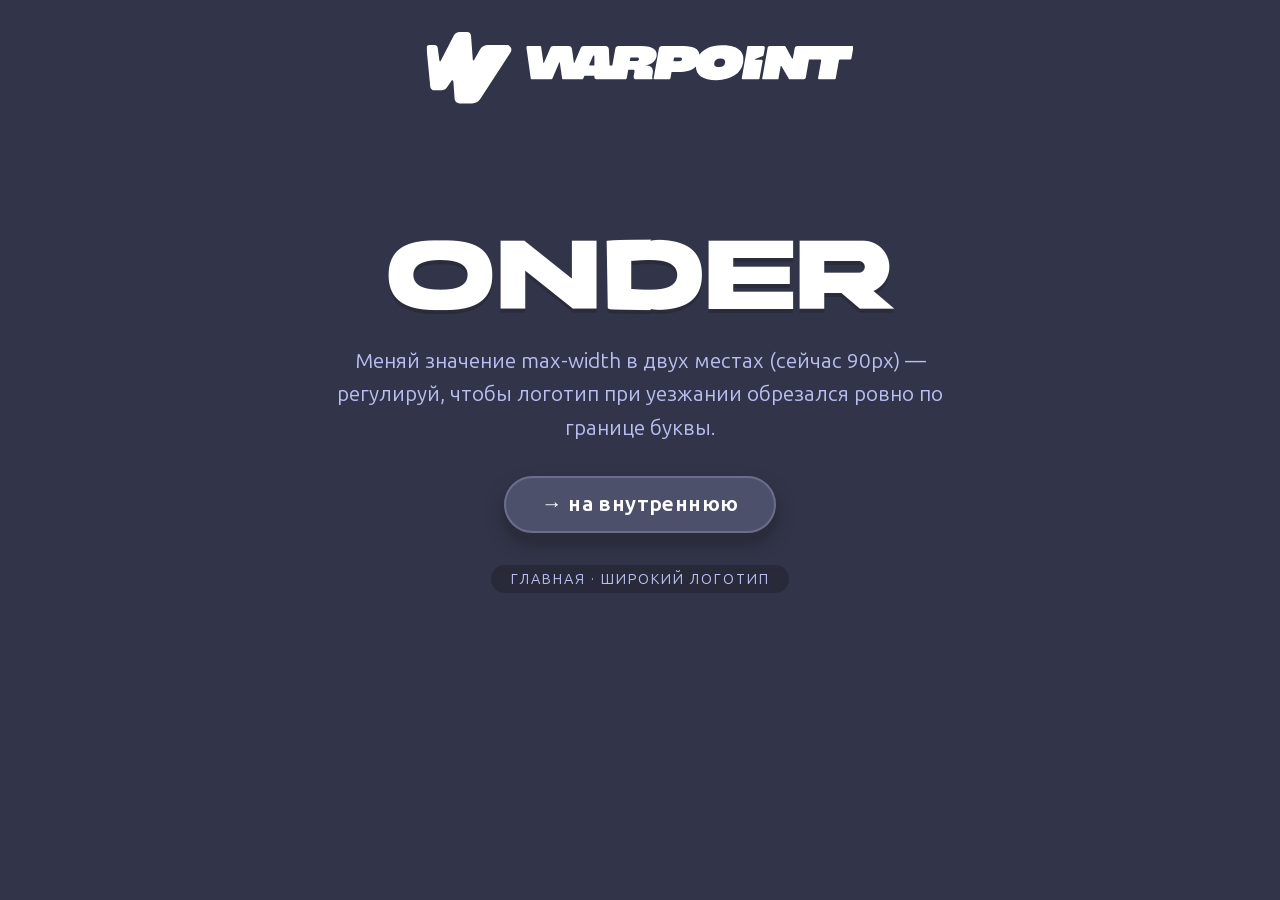
==== index.html @ bd3be850 "Update index.html" ====
<!DOCTYPE html>
<html lang="en">
<head>
    <meta charset="UTF-8">
    <meta name="viewport" content="width=device-width, initial-scale=1.0, maximum-scale=1.0, user-scalable=no, viewport-fit=cover">
    <title>WARPOINT HOME</title>
    <style>
        @font-face {
            font-family: 'Onder';
            src: url('fonts/Onder.woff2') format('woff2');
            font-weight: normal;
            font-style: normal;
            font-display: swap;
        }

        @font-face {
            font-family: 'Ubuntu';
            src: url('fonts/UbuntuRegular.woff2') format('woff2');
            font-weight: normal;
            font-style: normal;
            font-display: swap;
        }

        @font-face {
            font-family: 'Ubuntu';
            src: url('fonts/UbuntuBold.woff2') format('woff2');
            font-weight: bold;
            font-style: normal;
            font-display: swap;
        }

        * {
            margin: 0;
            padding: 0;
            box-sizing: border-box;
        }

        body {
            background-color: #323549;
            font-family: 'Ubuntu', system-ui, -apple-system, sans-serif;
            min-height: 100vh;
            color: #eaeefc;
        }

        .app {
            max-width: 100vw;
            min-height: 100vh;
            padding: 1rem 2rem 2rem 2rem;
            display: flex;
            flex-direction: column;
            align-items: center;
            position: relative;
        }

        /* общие стили для логотипов */
        .logo-full, .logo-short {
            height: 8vh;
            min-height: 44px;
            width: auto;
            object-fit: contain;
            background: transparent;
            border: none;
            outline: none;
        }

        /* HOME */
        .home .logo-container {
            position: absolute;
            left: 50%;
            top: 2rem;
            transform: translateX(-50%);
            width: fit-content;
            overflow: hidden;
        }

        .home .logo-short {
            display: none;
        }

        .home .logo-full {
            display: block;
        }

        /* INNER */
        .inner .logo-container {
            position: absolute;
            left: 2rem;
            top: 2rem;
            transform: none;
            width: fit-content;
            overflow: hidden;
        }

        .inner .logo-full {
            display: none;
        }

        .inner .logo-short {
            display: block;
            cursor: pointer;
            height: 8vh;
            min-height: 44px;
        }

        .logo-container {
            transition: left 0.8s cubic-bezier(0.65, 0, 0.35, 1);
            z-index: 10;
        }

        .logo-link {
            display: inline-block;
            text-decoration: none;
            -webkit-tap-highlight-color: transparent;
            cursor: pointer;
        }

        .logo-svg-wrapper {
            display: flex;
            align-items: center;
            justify-content: center;
            width: fit-content;
        }

        /* АНИМАЦИЯ */
        body.morphing.home .logo-container {
            animation: moveLeft 0.8s cubic-bezier(0.65, 0, 0.35, 1) forwards;
        }

        body.morphing.home .logo-full {
            display: block;
            transform-origin: left center;
            width: auto;
            max-width: none;
        }

        body.morphing.home .logo-short {
            display: none;
        }

        body.morphing.inner .logo-container {
            animation: moveRight 0.8s cubic-bezier(0.65, 0, 0.35, 1) forwards;
        }

        body.morphing.inner .logo-short {
            display: block;
            animation: hideShort 0.8s cubic-bezier(0.65, 0, 0.35, 1) forwards;
        }

        body.morphing.inner .logo-full {
            display: block;
            transform-origin: left center;
            animation: cropAndGrow 0.8s cubic-bezier(0.65, 0, 0.35, 1) forwards;
        }

        @keyframes moveLeft {
            0% {
                left: 50%;
                transform: translateX(-50%);
                max-width: 100vw;
            }
            100% {
                left: 2rem;
                transform: translateX(0);
                /* ================================================================= */
                /* ЗНАЧЕНИЕ MAX-WIDTH ДЛЯ КОРОТКОГО ЛОГОТИПА (СКОЛЬКО ТЕКСТА ОБРЕЗАТЬ) */
                /* Сейчас 90px - регулируй эту цифру, чтобы логотип на внутренней     */
                /* странице был ровно по ширине буквы, без лишнего обрезания текста  */
                /* ================================================================= */
                max-width: 90px;
            }
        }

        @keyframes moveRight {
            0% {
                left: 2rem;
                transform: translateX(0);
                /* ================================================================= */
                /* ЗНАЧЕНИЕ MAX-WIDTH ДЛЯ СТАРТА АНИМАЦИИ (ДОЛЖНО СОВПАДАТЬ С ВЫШЕ) */
                /* Меняй одновременно с верхним значением, чтобы не было скачков     */
                /* ================================================================= */
                max-width: 90px;
            }
            100% {
                left: 52.5%;
                transform: translateX(-50%);
                max-width: 100vw;
            }
        }

        @keyframes hideShort {
            0% { opacity: 1; }
            5% { opacity: 0; }
            100% { opacity: 0; }
        }

        @keyframes cropAndGrow {
            0% {
                opacity: 0;
                clip-path: inset(0 25% 0 0);
            }
            5% {
                opacity: 1;
                clip-path: inset(0 25% 0 0);
            }
            100% {
                opacity: 1;
                clip-path: inset(0 0 0 0);
            }
        }

        /* КОНТЕНТ */
        .nav-links {
            display: flex;
            justify-content: center;
            width: 100%;
            margin-top: 25vh;
            z-index: 5;
        }

        .btn {
            background: #4d506b;
            color: white;
            border: none;
            border-radius: 60px;
            padding: 0.9rem 2.2rem;
            font-size: 1.3rem;
            font-weight: bold;
            font-family: 'Ubuntu', sans-serif;
            letter-spacing: 0.02em;
            box-shadow: 0 8px 0 #2a2c3b, 0 10px 20px rgba(0,0,0,0.3);
            cursor: pointer;
            -webkit-tap-highlight-color: transparent;
            border: 2px solid #6a6e8c;
            touch-action: manipulation;
        }

        .btn:active {
            transform: translateY(6px);
            box-shadow: 0 2px 0 #2a2c3b, 0 5px 12px rgba(0,0,0,0.3);
        }

        .inner .nav-links {
            display: none;
        }

        .page-indicator {
            color: #b9bff2;
            font-size: 0.9rem;
            text-transform: uppercase;
            letter-spacing: 2px;
            background: rgba(0,0,0,0.2);
            padding: 0.4rem 1.2rem;
            border-radius: 40px;
            align-self: center;
            margin-top: 2rem;
            backdrop-filter: blur(2px);
            font-family: 'Ubuntu', sans-serif;
            font-weight: normal;
        }

        /* контент для главной */
        .home-content {
            text-align: center;
            margin-top: 30vh;
            width: 100%;
            max-width: 650px;
        }

        .home-content h1 {
            font-family: 'Onder', cursive;
            font-size: 3.5rem;
            margin-bottom: 1.5rem;
            color: #ffffff;
            text-shadow: 0 4px 0 #2a2c3b;
            letter-spacing: 0.02em;
        }

        .home-content p {
            font-family: 'Ubuntu', sans-serif;
            font-size: 1.3rem;
            line-height: 1.6;
            color: #b9bff2;
            margin-bottom: 2rem;
        }

        /* контент для внутренней */
        .inner-content {
            width: 100%;
            max-width: 650px;
            margin-top: 20vh;
            text-align: left;
        }

        .inner-content h2 {
            font-family: 'Onder', cursive;
            font-size: 3rem;
            margin-bottom: 2rem;
            color: #ffffff;
            text-shadow: 0 4px 0 #2a2c3b;
        }

        .inner-content .card {
            background: #3d405b;
            padding: 2.2rem;
            border-radius: 2rem;
            border: 2px solid #5f6382;
            box-shadow: 0 15px 0 #2a2c3b;
        }

        .inner-content .card p {
            font-family: 'Ubuntu', sans-serif;
            font-size: 1.2rem;
            line-height: 1.7;
            color: #eaeefc;
            margin-bottom: 1.2rem;
        }

        .inner-content .card p:last-child {
            margin-bottom: 0;
        }

        .inner-content .card strong {
            font-weight: bold;
            color: #ffffff;
            font-size: 1.25rem;
        }

        img {
            background: transparent;
            border: none;
            outline: none;
        }

        body {
            overflow-x: hidden;
        }

        .home .logo-full {
            margin: 0 auto;
        }

        @media (orientation: landscape) {
            .home .logo-container {
                top: 2rem;
            }
            .inner .logo-container {
                top: 2rem;
            }
            .home-content {
                margin-top: 25vh;
            }
            .inner-content {
                margin-top: 15vh;
            }
        }
    </style>
</head>
<body class="home" id="main-page">
    <div class="app">
        <div class="logo-container">
            <a href="#" class="logo-link" id="logoButton" onclick="return false;">
                <div class="logo-svg-wrapper">
                    <img class="logo-full" src="svgs/logofull.svg" alt="Full logo" draggable="false">
                    <img class="logo-short" src="svgs/logoshort.svg" alt="Short logo" draggable="false">
                </div>
            </a>
        </div>

        <!-- контент для главной страницы -->
        <div class="home-content" id="homeContent">
            <h1>Onder</h1>
            <p>Меняй значение max-width в двух местах (сейчас 90px) — регулируй, чтобы логотип при уезжании обрезался ровно по границе буквы.</p>
            <button class="btn" id="toInnerBtn">→ на внутреннюю</button>
        </div>

        <!-- контент для внутренней страницы -->
        <div class="inner-content" id="innerContent" style="display: none;">
            <h2>Внутренняя</h2>
            <div class="card">
                <p><strong>Ручная регулировка</strong></p>
                <p>Найди значение, при котором нет скачка и логотип на внутренней странице отображается только с буквой (текст обрезан).</p>
                <p>Как подберёшь — напиши, подгоню анимацию.</p>
            </div>
        </div>

        <!-- индикатор -->
        <div class="page-indicator" id="pageLabel">главная · широкий логотип</div>
    </div>

    <script>
        (function() {
            const body = document.getElementById('main-page');
            const toInnerBtn = document.getElementById('toInnerBtn');
            const logoBtn = document.getElementById('logoButton');
            const pageLabel = document.getElementById('pageLabel');
            const homeContent = document.getElementById('homeContent');
            const innerContent = document.getElementById('innerContent');
            const logoContainer = document.querySelector('.logo-container');
            
            let isAnimating = false;

            function navigateTo(targetPage) {
                if (isAnimating) return;
                
                const currentIsHome = body.classList.contains('home');
                
                if ((targetPage === 'home' && currentIsHome) || (targetPage === 'inner' && !currentIsHome)) {
                    return;
                }

                isAnimating = true;
                body.classList.add('morphing');

                setTimeout(() => {
                    if (targetPage === 'inner') {
                        body.classList.remove('home');
                        body.classList.add('inner');
                        pageLabel.innerText = 'внутренняя · короткий логотип (кликни по нему)';
                        homeContent.style.display = 'none';
                        innerContent.style.display = 'block';
                        logoContainer.style.maxWidth = '';
                    } else {
                        body.classList.remove('inner');
                        body.classList.add('home');
                        pageLabel.innerText = 'главная · широкий логотип';
                        homeContent.style.display = 'block';
                        innerContent.style.display = 'none';
                        logoContainer.style.maxWidth = '';
                    }
                    
                    body.classList.remove('morphing');
                    isAnimating = false;
                }, 800);
            }

            toInnerBtn.addEventListener('click', () => navigateTo('inner'));

            logoBtn.addEventListener('click', () => {
                if (body.classList.contains('inner')) {
                    navigateTo('home');
                }
            });

            document.querySelectorAll('.logo-full, .logo-short').forEach(img => {
                img.onerror = function() {
                    if (this.classList.contains('logo-short')) {
                        this.style.backgroundColor = '#8a6de9';
                        this.style.width = '70px';
                        this.style.height = '44px';
                        this.style.borderRadius = '8px';
                    } else {
                        this.style.backgroundColor = '#8a6de9';
                        this.style.width = '180px';
                        this.style.height = '44px';
                        this.style.borderRadius = '8px';
                        this.style.background = 'linear-gradient(90deg, #8a6de9 90px, #b09aff 90px)';
                    }
                };
            });

            const style = document.createElement('style');
            style.textContent = `
                .inner .logo-link {
                    cursor: pointer;
                }
                .home .logo-link {
                    cursor: default;
                }
                img {
                    border: none !important;
                    outline: none !important;
                    box-shadow: none !important;
                }
            `;
            document.head.appendChild(style);
        })();
    </script>
</body>
</html>
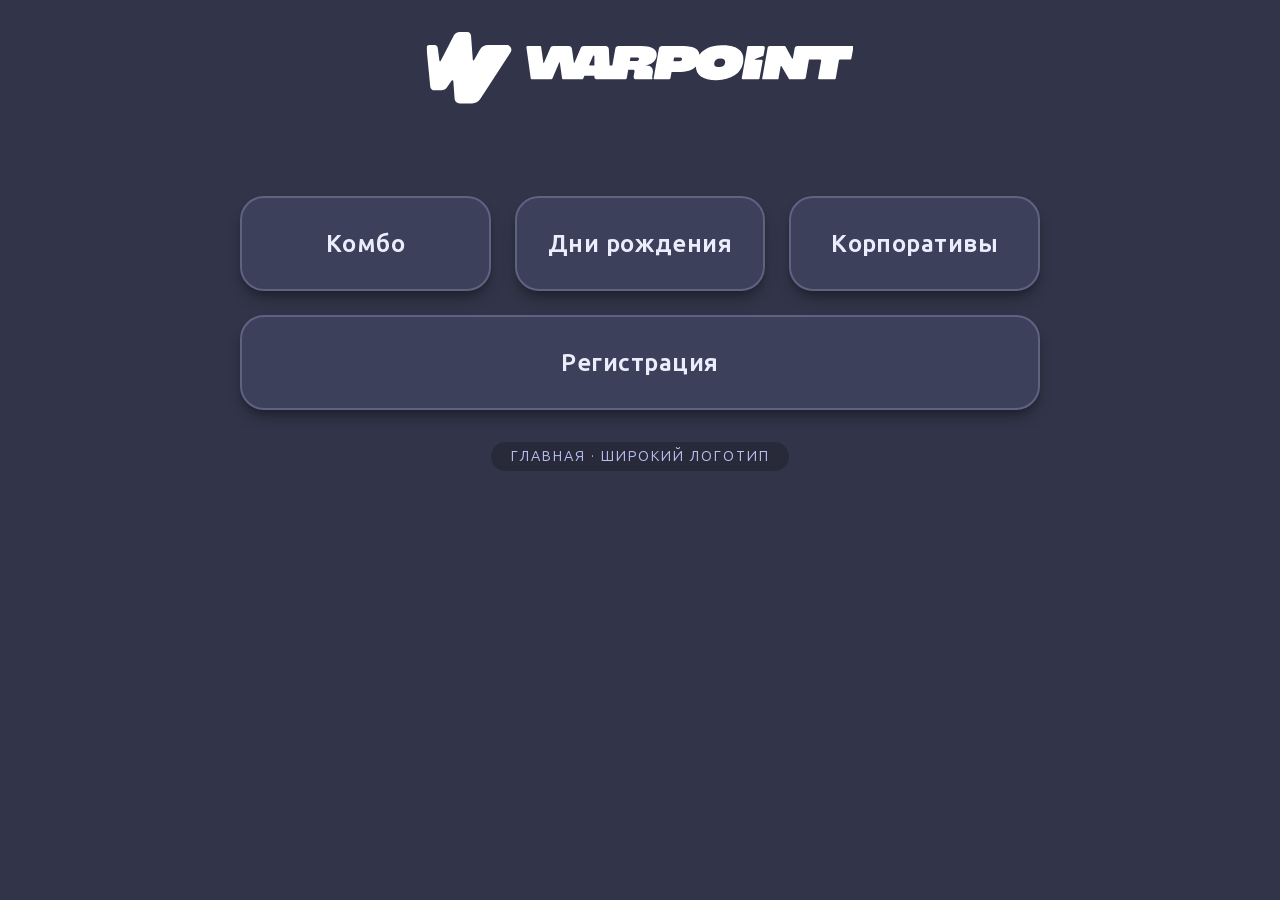
==== commit 4576ff3f: "Create index.html" ====
--- a/index.html
+++ b/index.html
@@ -4,383 +4,31 @@
     <meta charset="UTF-8">
     <meta name="viewport" content="width=device-width, initial-scale=1.0, maximum-scale=1.0, user-scalable=no, viewport-fit=cover">
     <title>WARPOINT HOME</title>
-    <style>
-        @font-face {
-            font-family: 'Onder';
-            src: url('fonts/Onder.woff2') format('woff2');
-            font-weight: normal;
-            font-style: normal;
-            font-display: swap;
-        }
-
-        @font-face {
-            font-family: 'Ubuntu';
-            src: url('fonts/UbuntuRegular.woff2') format('woff2');
-            font-weight: normal;
-            font-style: normal;
-            font-display: swap;
-        }
-
-        @font-face {
-            font-family: 'Ubuntu';
-            src: url('fonts/UbuntuBold.woff2') format('woff2');
-            font-weight: bold;
-            font-style: normal;
-            font-display: swap;
-        }
-
-        * {
-            margin: 0;
-            padding: 0;
-            box-sizing: border-box;
-        }
-
-        body {
-            background-color: #323549;
-            font-family: 'Ubuntu', system-ui, -apple-system, sans-serif;
-            min-height: 100vh;
-            color: #eaeefc;
-        }
-
-        .app {
-            max-width: 100vw;
-            min-height: 100vh;
-            padding: 1rem 2rem 2rem 2rem;
-            display: flex;
-            flex-direction: column;
-            align-items: center;
-            position: relative;
-        }
-
-        /* общие стили для логотипов */
-        .logo-full, .logo-short {
-            height: 8vh;
-            min-height: 44px;
-            width: auto;
-            object-fit: contain;
-            background: transparent;
-            border: none;
-            outline: none;
-        }
-
-        /* HOME */
-        .home .logo-container {
-            position: absolute;
-            left: 50%;
-            top: 2rem;
-            transform: translateX(-50%);
-            width: fit-content;
-            overflow: hidden;
-        }
-
-        .home .logo-short {
-            display: none;
-        }
-
-        .home .logo-full {
-            display: block;
-        }
-
-        /* INNER */
-        .inner .logo-container {
-            position: absolute;
-            left: 2rem;
-            top: 2rem;
-            transform: none;
-            width: fit-content;
-            overflow: hidden;
-        }
-
-        .inner .logo-full {
-            display: none;
-        }
-
-        .inner .logo-short {
-            display: block;
-            cursor: pointer;
-            height: 8vh;
-            min-height: 44px;
-        }
-
-        .logo-container {
-            transition: left 0.8s cubic-bezier(0.65, 0, 0.35, 1);
-            z-index: 10;
-        }
-
-        .logo-link {
-            display: inline-block;
-            text-decoration: none;
-            -webkit-tap-highlight-color: transparent;
-            cursor: pointer;
-        }
-
-        .logo-svg-wrapper {
-            display: flex;
-            align-items: center;
-            justify-content: center;
-            width: fit-content;
-        }
-
-        /* АНИМАЦИЯ */
-        body.morphing.home .logo-container {
-            animation: moveLeft 0.8s cubic-bezier(0.65, 0, 0.35, 1) forwards;
-        }
-
-        body.morphing.home .logo-full {
-            display: block;
-            transform-origin: left center;
-            width: auto;
-            max-width: none;
-        }
-
-        body.morphing.home .logo-short {
-            display: none;
-        }
-
-        body.morphing.inner .logo-container {
-            animation: moveRight 0.8s cubic-bezier(0.65, 0, 0.35, 1) forwards;
-        }
-
-        body.morphing.inner .logo-short {
-            display: block;
-            animation: hideShort 0.8s cubic-bezier(0.65, 0, 0.35, 1) forwards;
-        }
-
-        body.morphing.inner .logo-full {
-            display: block;
-            transform-origin: left center;
-            animation: cropAndGrow 0.8s cubic-bezier(0.65, 0, 0.35, 1) forwards;
-        }
-
-        @keyframes moveLeft {
-            0% {
-                left: 50%;
-                transform: translateX(-50%);
-                max-width: 100vw;
-            }
-            100% {
-                left: 2rem;
-                transform: translateX(0);
-                /* ================================================================= */
-                /* ЗНАЧЕНИЕ MAX-WIDTH ДЛЯ КОРОТКОГО ЛОГОТИПА (СКОЛЬКО ТЕКСТА ОБРЕЗАТЬ) */
-                /* Сейчас 90px - регулируй эту цифру, чтобы логотип на внутренней     */
-                /* странице был ровно по ширине буквы, без лишнего обрезания текста  */
-                /* ================================================================= */
-                max-width: 90px;
-            }
-        }
-
-        @keyframes moveRight {
-            0% {
-                left: 2rem;
-                transform: translateX(0);
-                /* ================================================================= */
-                /* ЗНАЧЕНИЕ MAX-WIDTH ДЛЯ СТАРТА АНИМАЦИИ (ДОЛЖНО СОВПАДАТЬ С ВЫШЕ) */
-                /* Меняй одновременно с верхним значением, чтобы не было скачков     */
-                /* ================================================================= */
-                max-width: 90px;
-            }
-            100% {
-                left: 52.5%;
-                transform: translateX(-50%);
-                max-width: 100vw;
-            }
-        }
-
-        @keyframes hideShort {
-            0% { opacity: 1; }
-            5% { opacity: 0; }
-            100% { opacity: 0; }
-        }
-
-        @keyframes cropAndGrow {
-            0% {
-                opacity: 0;
-                clip-path: inset(0 25% 0 0);
-            }
-            5% {
-                opacity: 1;
-                clip-path: inset(0 25% 0 0);
-            }
-            100% {
-                opacity: 1;
-                clip-path: inset(0 0 0 0);
-            }
-        }
-
-        /* КОНТЕНТ */
-        .nav-links {
-            display: flex;
-            justify-content: center;
-            width: 100%;
-            margin-top: 25vh;
-            z-index: 5;
-        }
-
-        .btn {
-            background: #4d506b;
-            color: white;
-            border: none;
-            border-radius: 60px;
-            padding: 0.9rem 2.2rem;
-            font-size: 1.3rem;
-            font-weight: bold;
-            font-family: 'Ubuntu', sans-serif;
-            letter-spacing: 0.02em;
-            box-shadow: 0 8px 0 #2a2c3b, 0 10px 20px rgba(0,0,0,0.3);
-            cursor: pointer;
-            -webkit-tap-highlight-color: transparent;
-            border: 2px solid #6a6e8c;
-            touch-action: manipulation;
-        }
-
-        .btn:active {
-            transform: translateY(6px);
-            box-shadow: 0 2px 0 #2a2c3b, 0 5px 12px rgba(0,0,0,0.3);
-        }
-
-        .inner .nav-links {
-            display: none;
-        }
-
-        .page-indicator {
-            color: #b9bff2;
-            font-size: 0.9rem;
-            text-transform: uppercase;
-            letter-spacing: 2px;
-            background: rgba(0,0,0,0.2);
-            padding: 0.4rem 1.2rem;
-            border-radius: 40px;
-            align-self: center;
-            margin-top: 2rem;
-            backdrop-filter: blur(2px);
-            font-family: 'Ubuntu', sans-serif;
-            font-weight: normal;
-        }
-
-        /* контент для главной */
-        .home-content {
-            text-align: center;
-            margin-top: 30vh;
-            width: 100%;
-            max-width: 650px;
-        }
-
-        .home-content h1 {
-            font-family: 'Onder', cursive;
-            font-size: 3.5rem;
-            margin-bottom: 1.5rem;
-            color: #ffffff;
-            text-shadow: 0 4px 0 #2a2c3b;
-            letter-spacing: 0.02em;
-        }
-
-        .home-content p {
-            font-family: 'Ubuntu', sans-serif;
-            font-size: 1.3rem;
-            line-height: 1.6;
-            color: #b9bff2;
-            margin-bottom: 2rem;
-        }
-
-        /* контент для внутренней */
-        .inner-content {
-            width: 100%;
-            max-width: 650px;
-            margin-top: 20vh;
-            text-align: left;
-        }
-
-        .inner-content h2 {
-            font-family: 'Onder', cursive;
-            font-size: 3rem;
-            margin-bottom: 2rem;
-            color: #ffffff;
-            text-shadow: 0 4px 0 #2a2c3b;
-        }
-
-        .inner-content .card {
-            background: #3d405b;
-            padding: 2.2rem;
-            border-radius: 2rem;
-            border: 2px solid #5f6382;
-            box-shadow: 0 15px 0 #2a2c3b;
-        }
-
-        .inner-content .card p {
-            font-family: 'Ubuntu', sans-serif;
-            font-size: 1.2rem;
-            line-height: 1.7;
-            color: #eaeefc;
-            margin-bottom: 1.2rem;
-        }
-
-        .inner-content .card p:last-child {
-            margin-bottom: 0;
-        }
-
-        .inner-content .card strong {
-            font-weight: bold;
-            color: #ffffff;
-            font-size: 1.25rem;
-        }
-
-        img {
-            background: transparent;
-            border: none;
-            outline: none;
-        }
-
-        body {
-            overflow-x: hidden;
-        }
-
-        .home .logo-full {
-            margin: 0 auto;
-        }
-
-        @media (orientation: landscape) {
-            .home .logo-container {
-                top: 2rem;
-            }
-            .inner .logo-container {
-                top: 2rem;
-            }
-            .home-content {
-                margin-top: 25vh;
-            }
-            .inner-content {
-                margin-top: 15vh;
-            }
-        }
-    </style>
+    <link rel="stylesheet" href="styles.css">
 </head>
 <body class="home" id="main-page">
     <div class="app">
         <div class="logo-container">
-            <a href="#" class="logo-link" id="logoButton" onclick="return false;">
+            <a href="index.html" class="logo-link" id="logoButton">
                 <div class="logo-svg-wrapper">
-                    <img class="logo-full" src="svgs/logofull.svg" alt="Full logo" draggable="false">
-                    <img class="logo-short" src="svgs/logoshort.svg" alt="Short logo" draggable="false">
+                    <img class="logo-full" src="svgs/logofull.svg" alt="Full logo" draggable="false" onerror="this.style.backgroundColor='#8a6de9';this.style.width='180px';this.style.height='44px';this.style.borderRadius='8px';this.style.background='linear-gradient(90deg, #8a6de9 90px, #b09aff 90px)'">
+                    <img class="logo-short" src="svgs/logoshort.svg" alt="Short logo" draggable="false" onerror="this.style.backgroundColor='#8a6de9';this.style.width='70px';this.style.height='44px';this.style.borderRadius='8px'">
                 </div>
             </a>
         </div>
 
-        <!-- контент для главной страницы -->
+        <!-- Карточки-навигации на главной -->
         <div class="home-content" id="homeContent">
-            <h1>Onder</h1>
-            <p>Меняй значение max-width в двух местах (сейчас 90px) — регулируй, чтобы логотип при уезжании обрезался ровно по границе буквы.</p>
-            <button class="btn" id="toInnerBtn">→ на внутреннюю</button>
+            <a href="combo.html" class="nav-card">Комбо</a>
+            <a href="birthdays.html" class="nav-card">Дни рождения</a>
+            <a href="corporate.html" class="nav-card">Корпоративы</a>
+            <a href="registration.html" class="nav-card">Регистрация</a>
         </div>
 
-        <!-- контент для внутренней страницы -->
+        <!-- контент для внутренней страницы (скрыт на главной) -->
         <div class="inner-content" id="innerContent" style="display: none;">
             <h2>Внутренняя</h2>
-            <div class="card">
-                <p><strong>Ручная регулировка</strong></p>
-                <p>Найди значение, при котором нет скачка и логотип на внутренней странице отображается только с буквой (текст обрезан).</p>
-                <p>Как подберёшь — напиши, подгоню анимацию.</p>
-            </div>
+            <!-- здесь будет контент внутренних страниц -->
         </div>
 
         <!-- индикатор -->
@@ -390,7 +38,6 @@
     <script>
         (function() {
             const body = document.getElementById('main-page');
-            const toInnerBtn = document.getElementById('toInnerBtn');
             const logoBtn = document.getElementById('logoButton');
             const pageLabel = document.getElementById('pageLabel');
             const homeContent = document.getElementById('homeContent');
@@ -399,6 +46,7 @@
             
             let isAnimating = false;
 
+            // Функция навигации (для логотипа и кнопок)
             function navigateTo(targetPage) {
                 if (isAnimating) return;
                 
@@ -423,7 +71,7 @@
                         body.classList.remove('inner');
                         body.classList.add('home');
                         pageLabel.innerText = 'главная · широкий логотип';
-                        homeContent.style.display = 'block';
+                        homeContent.style.display = 'flex'; // меняем обратно на flex, так как на главной grid
                         innerContent.style.display = 'none';
                         logoContainer.style.maxWidth = '';
                     }
@@ -433,31 +81,37 @@
                 }, 800);
             }
 
-            toInnerBtn.addEventListener('click', () => navigateTo('inner'));
-
-            logoBtn.addEventListener('click', () => {
+            // Логотип работает как кнопка "на главную" только на внутренних страницах
+            logoBtn.addEventListener('click', (e) => {
+                // Для внутренних страниц (не index.html) ссылка на index.html сработает сама
+                // Этот обработчик в основном для анимации, но мы его оставим для плавности
                 if (body.classList.contains('inner')) {
+                    e.preventDefault(); // предотвращаем прямой переход, делаем с анимацией
                     navigateTo('home');
                 }
+                // Если мы на главной, ссылка на index.html просто перезагрузит страницу - это ок
             });
 
-            document.querySelectorAll('.logo-full, .logo-short').forEach(img => {
-                img.onerror = function() {
-                    if (this.classList.contains('logo-short')) {
-                        this.style.backgroundColor = '#8a6de9';
-                        this.style.width = '70px';
-                        this.style.height = '44px';
-                        this.style.borderRadius = '8px';
-                    } else {
-                        this.style.backgroundColor = '#8a6de9';
-                        this.style.width = '180px';
-                        this.style.height = '44px';
-                        this.style.borderRadius = '8px';
-                        this.style.background = 'linear-gradient(90deg, #8a6de9 90px, #b09aff 90px)';
-                    }
-                };
-            });
+            // Эмуляция перехода при загрузке страницы (для демо)
+            // Проверяем, не внутренняя ли это страница (по URL)
+            const path = window.location.pathname;
+            if (path.includes('combo.html') || path.includes('birthdays.html') || 
+                path.includes('corporate.html') || path.includes('registration.html')) {
+                // Если мы на одной из новых страниц, применяем класс inner
+                body.classList.remove('home');
+                body.classList.add('inner');
+                pageLabel.innerText = 'внутренняя · короткий логотип (кликни по лого)';
+                homeContent.style.display = 'none';
+                innerContent.style.display = 'block';
+                // Меняем заголовок h2 на название страницы
+                const pageTitle = document.querySelector('.inner-content h2');
+                if (path.includes('combo')) pageTitle.innerText = 'Комбо';
+                if (path.includes('birthdays')) pageTitle.innerText = 'Дни рождения';
+                if (path.includes('corporate')) pageTitle.innerText = 'Корпоративы';
+                if (path.includes('registration')) pageTitle.innerText = 'Регистрация';
+            }
 
+            // Стили для курсора
             const style = document.createElement('style');
             style.textContent = `
                 .inner .logo-link {
--- a/styles.css
+++ b/styles.css
@@ -0,0 +1,304 @@
+@font-face {
+    font-family: 'Onder';
+    src: url('fonts/Onder.woff2') format('woff2');
+    font-weight: normal;
+    font-style: normal;
+    font-display: swap;
+}
+
+@font-face {
+    font-family: 'Ubuntu';
+    src: url('fonts/UbuntuRegular.woff2') format('woff2');
+    font-weight: normal;
+    font-style: normal;
+    font-display: swap;
+}
+
+@font-face {
+    font-family: 'Ubuntu';
+    src: url('fonts/UbuntuBold.woff2') format('woff2');
+    font-weight: bold;
+    font-style: normal;
+    font-display: swap;
+}
+
+* {
+    margin: 0;
+    padding: 0;
+    box-sizing: border-box;
+}
+
+body {
+    background-color: #323549;
+    font-family: 'Ubuntu', system-ui, -apple-system, sans-serif;
+    min-height: 100vh;
+    color: #eaeefc;
+}
+
+.app {
+    max-width: 100vw;
+    min-height: 100vh;
+    padding: 1rem 2rem 2rem 2rem;
+    display: flex;
+    flex-direction: column;
+    align-items: center;
+    position: relative;
+}
+
+/* общие стили для логотипов */
+.logo-full, .logo-short {
+    height: 8vh;
+    min-height: 44px;
+    width: auto;
+    object-fit: contain;
+    background: transparent;
+    border: none;
+    outline: none;
+}
+
+/* HOME */
+.home .logo-container {
+    position: absolute;
+    left: 50%;
+    top: 2rem;
+    transform: translateX(-50%);
+    width: fit-content;
+    overflow: hidden;
+}
+
+.home .logo-short {
+    display: none;
+}
+
+.home .logo-full {
+    display: block;
+}
+
+/* INNER */
+.inner .logo-container {
+    position: absolute;
+    left: 2rem;
+    top: 2rem;
+    transform: none;
+    width: fit-content;
+    overflow: hidden;
+}
+
+.inner .logo-full {
+    display: none;
+}
+
+.inner .logo-short {
+    display: block;
+    cursor: pointer;
+    height: 8vh;
+    min-height: 44px;
+}
+
+.logo-container {
+    transition: left 0.8s cubic-bezier(0.65, 0, 0.35, 1);
+    z-index: 10;
+}
+
+.logo-link {
+    display: inline-block;
+    text-decoration: none;
+    -webkit-tap-highlight-color: transparent;
+    cursor: pointer;
+}
+
+.logo-svg-wrapper {
+    display: flex;
+    align-items: center;
+    justify-content: center;
+    width: fit-content;
+}
+
+/* АНИМАЦИЯ */
+body.morphing.home .logo-container {
+    animation: moveLeft 0.8s cubic-bezier(0.65, 0, 0.35, 1) forwards;
+}
+
+body.morphing.home .logo-full {
+    display: block;
+    transform-origin: left center;
+    width: auto;
+    max-width: none;
+}
+
+body.morphing.home .logo-short {
+    display: none;
+}
+
+body.morphing.inner .logo-container {
+    animation: moveRight 0.8s cubic-bezier(0.65, 0, 0.35, 1) forwards;
+}
+
+body.morphing.inner .logo-short {
+    display: block;
+    animation: hideShort 0.8s cubic-bezier(0.65, 0, 0.35, 1) forwards;
+}
+
+body.morphing.inner .logo-full {
+    display: block;
+    transform-origin: left center;
+    animation: cropAndGrow 0.8s cubic-bezier(0.65, 0, 0.35, 1) forwards;
+}
+
+@keyframes moveLeft {
+    0% {
+        left: 50%;
+        transform: translateX(-50%);
+        max-width: 100vw;
+    }
+    100% {
+        left: 2rem;
+        transform: translateX(0);
+        /* ================================================================= */
+        /* ЗНАЧЕНИЕ MAX-WIDTH ДЛЯ КОРОТКОГО ЛОГОТИПА (СКОЛЬКО ТЕКСТА ОБРЕЗАТЬ) */
+        /* Сейчас 90px - регулируй эту цифру, чтобы логотип на внутренней     */
+        /* странице был ровно по ширине буквы, без лишнего обрезания текста  */
+        /* ================================================================= */
+        max-width: 90px;
+    }
+}
+
+@keyframes moveRight {
+    0% {
+        left: 2rem;
+        transform: translateX(0);
+        /* ================================================================= */
+        /* ЗНАЧЕНИЕ MAX-WIDTH ДЛЯ СТАРТА АНИМАЦИИ (ДОЛЖНО СОВПАДАТЬ С ВЫШЕ) */
+        /* Меняй одновременно с верхним значением, чтобы не было скачков     */
+        /* ================================================================= */
+        max-width: 90px;
+    }
+    100% {
+        left: 52.5%;
+        transform: translateX(-50%);
+        max-width: 100vw;
+    }
+}
+
+@keyframes hideShort {
+    0% { opacity: 1; }
+    5% { opacity: 0; }
+    100% { opacity: 0; }
+}
+
+@keyframes cropAndGrow {
+    0% {
+        opacity: 0;
+        clip-path: inset(0 25% 0 0);
+    }
+    5% {
+        opacity: 1;
+        clip-path: inset(0 25% 0 0);
+    }
+    100% {
+        opacity: 1;
+        clip-path: inset(0 0 0 0);
+    }
+}
+
+/* КОНТЕНТ */
+.page-indicator {
+    color: #b9bff2;
+    font-size: 0.9rem;
+    text-transform: uppercase;
+    letter-spacing: 2px;
+    background: rgba(0,0,0,0.2);
+    padding: 0.4rem 1.2rem;
+    border-radius: 40px;
+    align-self: center;
+    margin-top: 2rem;
+    backdrop-filter: blur(2px);
+    font-family: 'Ubuntu', sans-serif;
+    font-weight: normal;
+}
+
+/* Стили для карточек-навигации на главной */
+.home-content {
+    width: 100%;
+    max-width: 800px;
+    margin-top: 25vh;
+    display: flex;
+    flex-wrap: wrap;
+    justify-content: center;
+    gap: 1.5rem;
+}
+
+.nav-card {
+    flex: 1 1 200px;
+    min-width: 180px;
+    background: #3d405b;
+    padding: 2rem 1rem;
+    border-radius: 24px;
+    border: 2px solid #5f6382;
+    box-shadow: 0 10px 15px -3px rgba(0, 0, 0, 0.3), 0 4px 6px -2px rgba(0, 0, 0, 0.2);
+    text-align: center;
+    text-decoration: none;
+    color: #eaeefc;
+    font-family: 'Ubuntu', sans-serif;
+    font-size: 1.5rem;
+    font-weight: bold;
+    letter-spacing: 0.02em;
+    transition: transform 0.2s ease, box-shadow 0.2s ease;
+    cursor: pointer;
+    -webkit-tap-highlight-color: transparent;
+}
+
+.nav-card:hover {
+    transform: translateY(-4px);
+    box-shadow: 0 20px 25px -5px rgba(0, 0, 0, 0.4), 0 10px 10px -5px rgba(0, 0, 0, 0.3);
+}
+
+.nav-card:active {
+    transform: translateY(0);
+    box-shadow: 0 10px 15px -3px rgba(0, 0, 0, 0.3), 0 4px 6px -2px rgba(0, 0, 0, 0.2);
+}
+
+/* контент для внутренних страниц (пустой, кроме h2) */
+.inner-content {
+    width: 100%;
+    max-width: 650px;
+    margin-top: 20vh;
+    text-align: center;
+}
+
+.inner-content h2 {
+    font-family: 'Onder', cursive;
+    font-size: 3rem;
+    margin-bottom: 2rem;
+    color: #ffffff;
+    text-shadow: 0 4px 0 #2a2c3b;
+}
+
+img {
+    background: transparent;
+    border: none;
+    outline: none;
+}
+
+body {
+    overflow-x: hidden;
+}
+
+.home .logo-full {
+    margin: 0 auto;
+}
+
+@media (orientation: landscape) {
+    .home .logo-container {
+        top: 2rem;
+    }
+    .inner .logo-container {
+        top: 2rem;
+    }
+    .home-content {
+        margin-top: 20vh;
+    }
+    .inner-content {
+        margin-top: 15vh;
+    }
+}
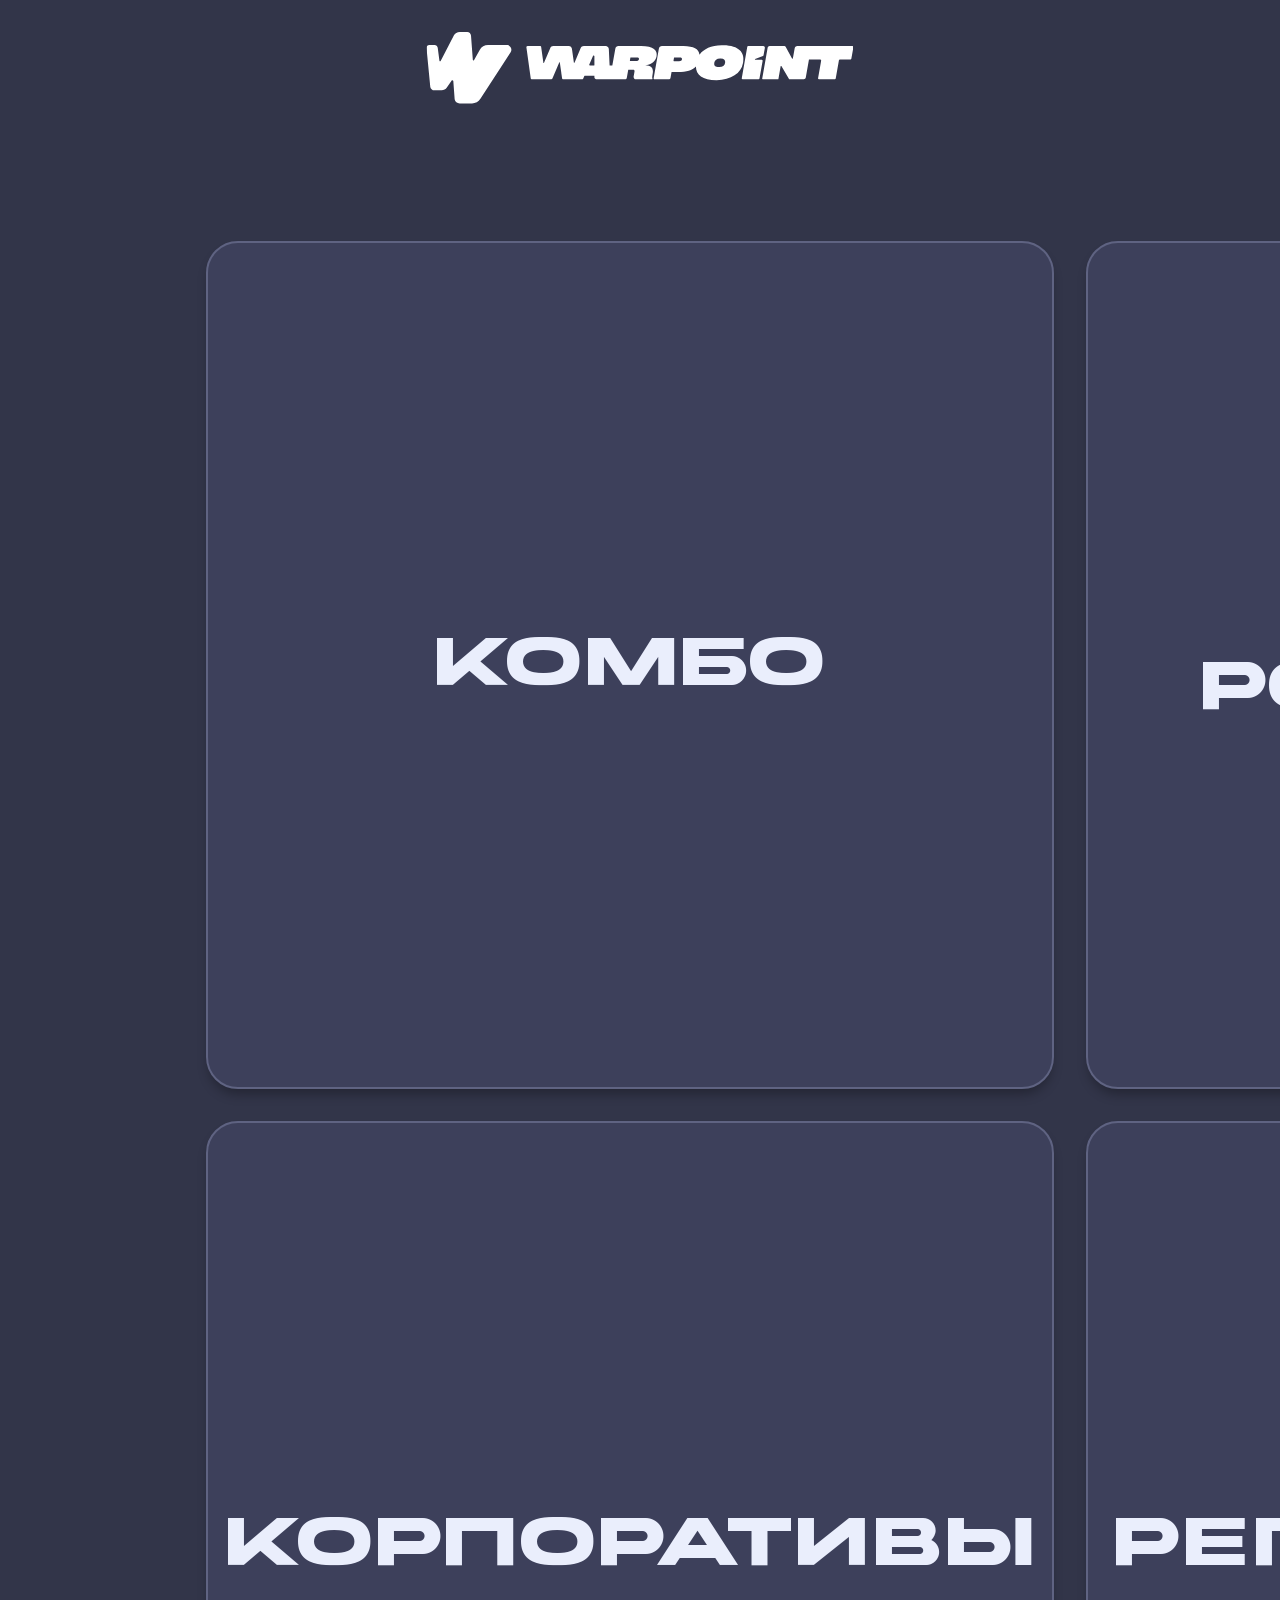
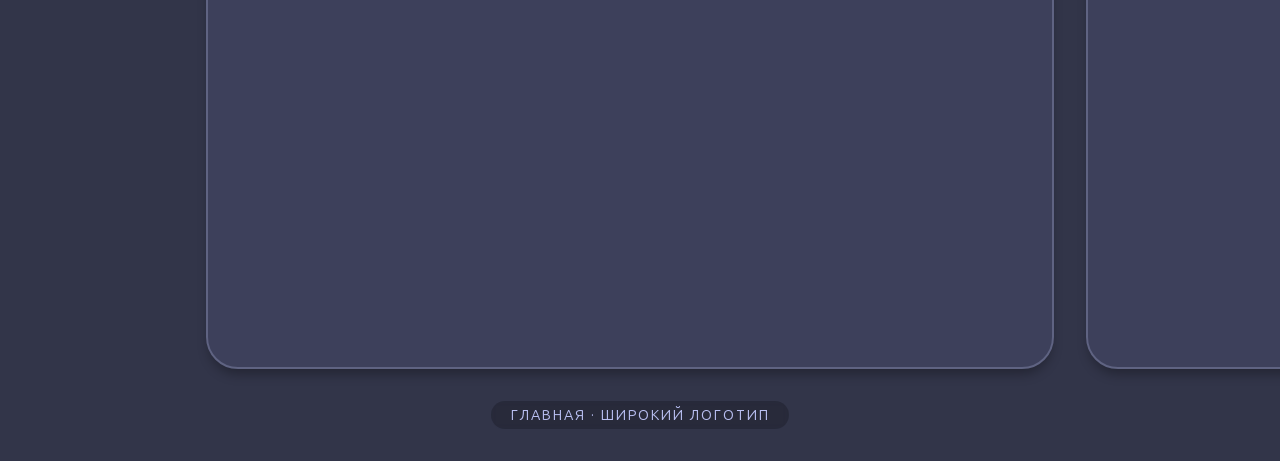
==== commit 39daf1b0: "Update index.html" ====
--- a/index.html
+++ b/index.html
@@ -7,126 +7,66 @@
     <link rel="stylesheet" href="styles.css">
 </head>
 <body class="home" id="main-page">
+    <div class="page-transition-container">
+        <div class="transition-overlay" id="transitionOverlay"></div>
+    </div>
+    
     <div class="app">
         <div class="logo-container">
             <a href="index.html" class="logo-link" id="logoButton">
                 <div class="logo-svg-wrapper">
-                    <img class="logo-full" src="svgs/logofull.svg" alt="Full logo" draggable="false" onerror="this.style.backgroundColor='#8a6de9';this.style.width='180px';this.style.height='44px';this.style.borderRadius='8px';this.style.background='linear-gradient(90deg, #8a6de9 90px, #b09aff 90px)'">
-                    <img class="logo-short" src="svgs/logoshort.svg" alt="Short logo" draggable="false" onerror="this.style.backgroundColor='#8a6de9';this.style.width='70px';this.style.height='44px';this.style.borderRadius='8px'">
+                    <img class="logo-full" src="svgs/logofull.svg" alt="Full logo" draggable="false">
+                    <img class="logo-short" src="svgs/logoshort.svg" alt="Short logo" draggable="false">
                 </div>
             </a>
         </div>
 
-        <!-- Карточки-навигации на главной -->
         <div class="home-content" id="homeContent">
-            <a href="combo.html" class="nav-card">Комбо</a>
-            <a href="birthdays.html" class="nav-card">Дни рождения</a>
-            <a href="corporate.html" class="nav-card">Корпоративы</a>
-            <a href="registration.html" class="nav-card">Регистрация</a>
+            <a href="combo.html" class="nav-card" data-url="combo.html">Комбо</a>
+            <a href="birthdays.html" class="nav-card" data-url="birthdays.html">Дни рождения</a>
+            <a href="corporate.html" class="nav-card" data-url="corporate.html">Корпоративы</a>
+            <a href="registration.html" class="nav-card" data-url="registration.html">Регистрация</a>
         </div>
 
-        <!-- контент для внутренней страницы (скрыт на главной) -->
-        <div class="inner-content" id="innerContent" style="display: none;">
-            <h2>Внутренняя</h2>
-            <!-- здесь будет контент внутренних страниц -->
-        </div>
-
-        <!-- индикатор -->
         <div class="page-indicator" id="pageLabel">главная · широкий логотип</div>
     </div>
 
     <script>
         (function() {
             const body = document.getElementById('main-page');
-            const logoBtn = document.getElementById('logoButton');
-            const pageLabel = document.getElementById('pageLabel');
-            const homeContent = document.getElementById('homeContent');
-            const innerContent = document.getElementById('innerContent');
-            const logoContainer = document.querySelector('.logo-container');
-            
-            let isAnimating = false;
+            const overlay = document.getElementById('transitionOverlay');
+            let isTransitioning = false;
 
-            // Функция навигации (для логотипа и кнопок)
-            function navigateTo(targetPage) {
-                if (isAnimating) return;
+            // Функция анимированного перехода
+            function navigateWithTransition(url) {
+                if (isTransitioning) return;
+                isTransitioning = true;
                 
-                const currentIsHome = body.classList.contains('home');
+                // Запускаем анимацию логотипа
+                body.classList.add('morphing');
                 
-                if ((targetPage === 'home' && currentIsHome) || (targetPage === 'inner' && !currentIsHome)) {
-                    return;
-                }
-
-                isAnimating = true;
-                body.classList.add('morphing');
-
+                // Запускаем оверлей (слайд)
+                overlay.classList.add('active');
+                
+                // Ждём окончания анимации и переходим
                 setTimeout(() => {
-                    if (targetPage === 'inner') {
-                        body.classList.remove('home');
-                        body.classList.add('inner');
-                        pageLabel.innerText = 'внутренняя · короткий логотип (кликни по нему)';
-                        homeContent.style.display = 'none';
-                        innerContent.style.display = 'block';
-                        logoContainer.style.maxWidth = '';
-                    } else {
-                        body.classList.remove('inner');
-                        body.classList.add('home');
-                        pageLabel.innerText = 'главная · широкий логотип';
-                        homeContent.style.display = 'flex'; // меняем обратно на flex, так как на главной grid
-                        innerContent.style.display = 'none';
-                        logoContainer.style.maxWidth = '';
-                    }
-                    
-                    body.classList.remove('morphing');
-                    isAnimating = false;
-                }, 800);
+                    window.location.href = url;
+                }, 400);
             }
 
-            // Логотип работает как кнопка "на главную" только на внутренних страницах
-            logoBtn.addEventListener('click', (e) => {
-                // Для внутренних страниц (не index.html) ссылка на index.html сработает сама
-                // Этот обработчик в основном для анимации, но мы его оставим для плавности
-                if (body.classList.contains('inner')) {
-                    e.preventDefault(); // предотвращаем прямой переход, делаем с анимацией
-                    navigateTo('home');
-                }
-                // Если мы на главной, ссылка на index.html просто перезагрузит страницу - это ок
+            // Обработчики для карточек
+            document.querySelectorAll('.nav-card').forEach(card => {
+                card.addEventListener('click', (e) => {
+                    e.preventDefault();
+                    const url = card.getAttribute('data-url');
+                    navigateWithTransition(url);
+                });
             });
 
-            // Эмуляция перехода при загрузке страницы (для демо)
-            // Проверяем, не внутренняя ли это страница (по URL)
-            const path = window.location.pathname;
-            if (path.includes('combo.html') || path.includes('birthdays.html') || 
-                path.includes('corporate.html') || path.includes('registration.html')) {
-                // Если мы на одной из новых страниц, применяем класс inner
-                body.classList.remove('home');
-                body.classList.add('inner');
-                pageLabel.innerText = 'внутренняя · короткий логотип (кликни по лого)';
-                homeContent.style.display = 'none';
-                innerContent.style.display = 'block';
-                // Меняем заголовок h2 на название страницы
-                const pageTitle = document.querySelector('.inner-content h2');
-                if (path.includes('combo')) pageTitle.innerText = 'Комбо';
-                if (path.includes('birthdays')) pageTitle.innerText = 'Дни рождения';
-                if (path.includes('corporate')) pageTitle.innerText = 'Корпоративы';
-                if (path.includes('registration')) pageTitle.innerText = 'Регистрация';
-            }
-
-            // Стили для курсора
-            const style = document.createElement('style');
-            style.textContent = `
-                .inner .logo-link {
-                    cursor: pointer;
-                }
-                .home .logo-link {
-                    cursor: default;
-                }
-                img {
-                    border: none !important;
-                    outline: none !important;
-                    box-shadow: none !important;
-                }
-            `;
-            document.head.appendChild(style);
+            // Логотип на главной ничего не делает
+            document.getElementById('logoButton').addEventListener('click', (e) => {
+                e.preventDefault();
+            });
         })();
     </script>
 </body>
--- a/styles.css
+++ b/styles.css
@@ -22,6 +22,12 @@
     font-display: swap;
 }
 
+:root {
+    /* РЕГУЛИРУЙ ЭТО ЗНАЧЕНИЕ — сколько процентов ОСТАВЛЯЕМ от полного логотипа */
+    /* Чем меньше число, тем больше обрезается. Для иконки 90px из полного 300px = 30% */
+    --logo-crop-remain: 30%;
+}
+
 * {
     margin: 0;
     padding: 0;
@@ -33,6 +39,35 @@
     font-family: 'Ubuntu', system-ui, -apple-system, sans-serif;
     min-height: 100vh;
     color: #eaeefc;
+    overflow-x: hidden;
+}
+
+/* КОНТЕЙНЕР ДЛЯ ПЕРЕХОДОВ */
+.page-transition-container {
+    position: fixed;
+    top: 0;
+    left: 0;
+    width: 100%;
+    height: 100%;
+    overflow: hidden;
+    z-index: 1000;
+    pointer-events: none;
+}
+
+.transition-overlay {
+    position: absolute;
+    top: 0;
+    left: 0;
+    width: 100%;
+    height: 100%;
+    background-color: #323549;
+    transform: translateX(100%);
+    will-change: transform;
+    transition: transform 0.4s cubic-bezier(0.65, 0, 0.35, 1);
+}
+
+.transition-overlay.active {
+    transform: translateX(0);
 }
 
 .app {
@@ -96,7 +131,7 @@
 }
 
 .logo-container {
-    transition: left 0.8s cubic-bezier(0.65, 0, 0.35, 1);
+    transition: left 0.4s cubic-bezier(0.65, 0, 0.35, 1);
     z-index: 10;
 }
 
@@ -114,9 +149,9 @@
     width: fit-content;
 }
 
-/* АНИМАЦИЯ */
+/* АНИМАЦИЯ ЛОГОТИПА */
 body.morphing.home .logo-container {
-    animation: moveLeft 0.8s cubic-bezier(0.65, 0, 0.35, 1) forwards;
+    animation: moveLeft 0.4s cubic-bezier(0.65, 0, 0.35, 1) forwards;
 }
 
 body.morphing.home .logo-full {
@@ -131,18 +166,18 @@
 }
 
 body.morphing.inner .logo-container {
-    animation: moveRight 0.8s cubic-bezier(0.65, 0, 0.35, 1) forwards;
+    animation: moveRight 0.4s cubic-bezier(0.65, 0, 0.35, 1) forwards;
 }
 
 body.morphing.inner .logo-short {
     display: block;
-    animation: hideShort 0.8s cubic-bezier(0.65, 0, 0.35, 1) forwards;
+    animation: hideShort 0.4s cubic-bezier(0.65, 0, 0.35, 1) forwards;
 }
 
 body.morphing.inner .logo-full {
     display: block;
     transform-origin: left center;
-    animation: cropAndGrow 0.8s cubic-bezier(0.65, 0, 0.35, 1) forwards;
+    animation: cropAndGrow 0.4s cubic-bezier(0.65, 0, 0.35, 1) forwards;
 }
 
 @keyframes moveLeft {
@@ -154,11 +189,6 @@
     100% {
         left: 2rem;
         transform: translateX(0);
-        /* ================================================================= */
-        /* ЗНАЧЕНИЕ MAX-WIDTH ДЛЯ КОРОТКОГО ЛОГОТИПА (СКОЛЬКО ТЕКСТА ОБРЕЗАТЬ) */
-        /* Сейчас 90px - регулируй эту цифру, чтобы логотип на внутренней     */
-        /* странице был ровно по ширине буквы, без лишнего обрезания текста  */
-        /* ================================================================= */
         max-width: 90px;
     }
 }
@@ -167,10 +197,6 @@
     0% {
         left: 2rem;
         transform: translateX(0);
-        /* ================================================================= */
-        /* ЗНАЧЕНИЕ MAX-WIDTH ДЛЯ СТАРТА АНИМАЦИИ (ДОЛЖНО СОВПАДАТЬ С ВЫШЕ) */
-        /* Меняй одновременно с верхним значением, чтобы не было скачков     */
-        /* ================================================================= */
         max-width: 90px;
     }
     100% {
@@ -182,18 +208,18 @@
 
 @keyframes hideShort {
     0% { opacity: 1; }
-    5% { opacity: 0; }
+    20% { opacity: 0; }
     100% { opacity: 0; }
 }
 
 @keyframes cropAndGrow {
     0% {
         opacity: 0;
-        clip-path: inset(0 25% 0 0);
-    }
-    5% {
+        clip-path: inset(0 calc(100% - var(--logo-crop-remain)) 0 0);
+    }
+    20% {
         opacity: 1;
-        clip-path: inset(0 25% 0 0);
+        clip-path: inset(0 calc(100% - var(--logo-crop-remain)) 0 0);
     }
     100% {
         opacity: 1;
@@ -217,48 +243,52 @@
     font-weight: normal;
 }
 
-/* Стили для карточек-навигации на главной */
+/* Стили для карточек-навигации на главной - сетка 2x2 */
 .home-content {
     width: 100%;
-    max-width: 800px;
+    max-width: 900px;
     margin-top: 25vh;
-    display: flex;
-    flex-wrap: wrap;
-    justify-content: center;
-    gap: 1.5rem;
+    display: grid;
+    grid-template-columns: repeat(2, 1fr);
+    gap: 2rem;
+    padding: 0 1rem;
 }
 
 .nav-card {
-    flex: 1 1 200px;
-    min-width: 180px;
+    aspect-ratio: 1 / 1;
+    width: 100%;
     background: #3d405b;
-    padding: 2rem 1rem;
-    border-radius: 24px;
+    padding: 1rem;
+    border-radius: 32px;
     border: 2px solid #5f6382;
-    box-shadow: 0 10px 15px -3px rgba(0, 0, 0, 0.3), 0 4px 6px -2px rgba(0, 0, 0, 0.2);
+    box-shadow: 0 8px 12px -3px rgba(0, 0, 0, 0.3);
     text-align: center;
     text-decoration: none;
     color: #eaeefc;
-    font-family: 'Ubuntu', sans-serif;
-    font-size: 1.5rem;
-    font-weight: bold;
+    font-family: 'Onder', cursive;
+    font-size: 2.5rem;
+    font-weight: normal;
     letter-spacing: 0.02em;
-    transition: transform 0.2s ease, box-shadow 0.2s ease;
+    display: flex;
+    align-items: center;
+    justify-content: center;
+    transition: transform 0.15s ease, box-shadow 0.15s ease;
     cursor: pointer;
     -webkit-tap-highlight-color: transparent;
+    line-height: 1.2;
 }
 
 .nav-card:hover {
-    transform: translateY(-4px);
-    box-shadow: 0 20px 25px -5px rgba(0, 0, 0, 0.4), 0 10px 10px -5px rgba(0, 0, 0, 0.3);
+    transform: translateY(-2px);
+    box-shadow: 0 12px 16px -4px rgba(0, 0, 0, 0.4);
 }
 
 .nav-card:active {
     transform: translateY(0);
-    box-shadow: 0 10px 15px -3px rgba(0, 0, 0, 0.3), 0 4px 6px -2px rgba(0, 0, 0, 0.2);
-}
-
-/* контент для внутренних страниц (пустой, кроме h2) */
+    box-shadow: 0 8px 12px -3px rgba(0, 0, 0, 0.3);
+}
+
+/* контент для внутренних страниц */
 .inner-content {
     width: 100%;
     max-width: 650px;
@@ -280,25 +310,48 @@
     outline: none;
 }
 
-body {
-    overflow-x: hidden;
-}
-
 .home .logo-full {
     margin: 0 auto;
 }
 
-@media (orientation: landscape) {
+.inner .logo-link {
+    cursor: pointer;
+}
+
+.home .logo-link {
+    cursor: default;
+}
+
+img {
+    border: none !important;
+    outline: none !important;
+    box-shadow: none !important;
+}
+
+/* Адаптивность для мобильных */
+@media (max-width: 600px) {
+    .home-content {
+        gap: 1rem;
+    }
+    
+    .nav-card {
+        font-size: 2rem;
+        border-radius: 24px;
+    }
+}
+
+@media (orientation: landscape) and (max-height: 600px) {
     .home .logo-container {
-        top: 2rem;
+        top: 1rem;
     }
     .inner .logo-container {
-        top: 2rem;
+        top: 1rem;
     }
     .home-content {
-        margin-top: 20vh;
-    }
-    .inner-content {
         margin-top: 15vh;
-    }
-}
+        gap: 1rem;
+    }
+    .nav-card {
+        font-size: 2rem;
+    }
+}
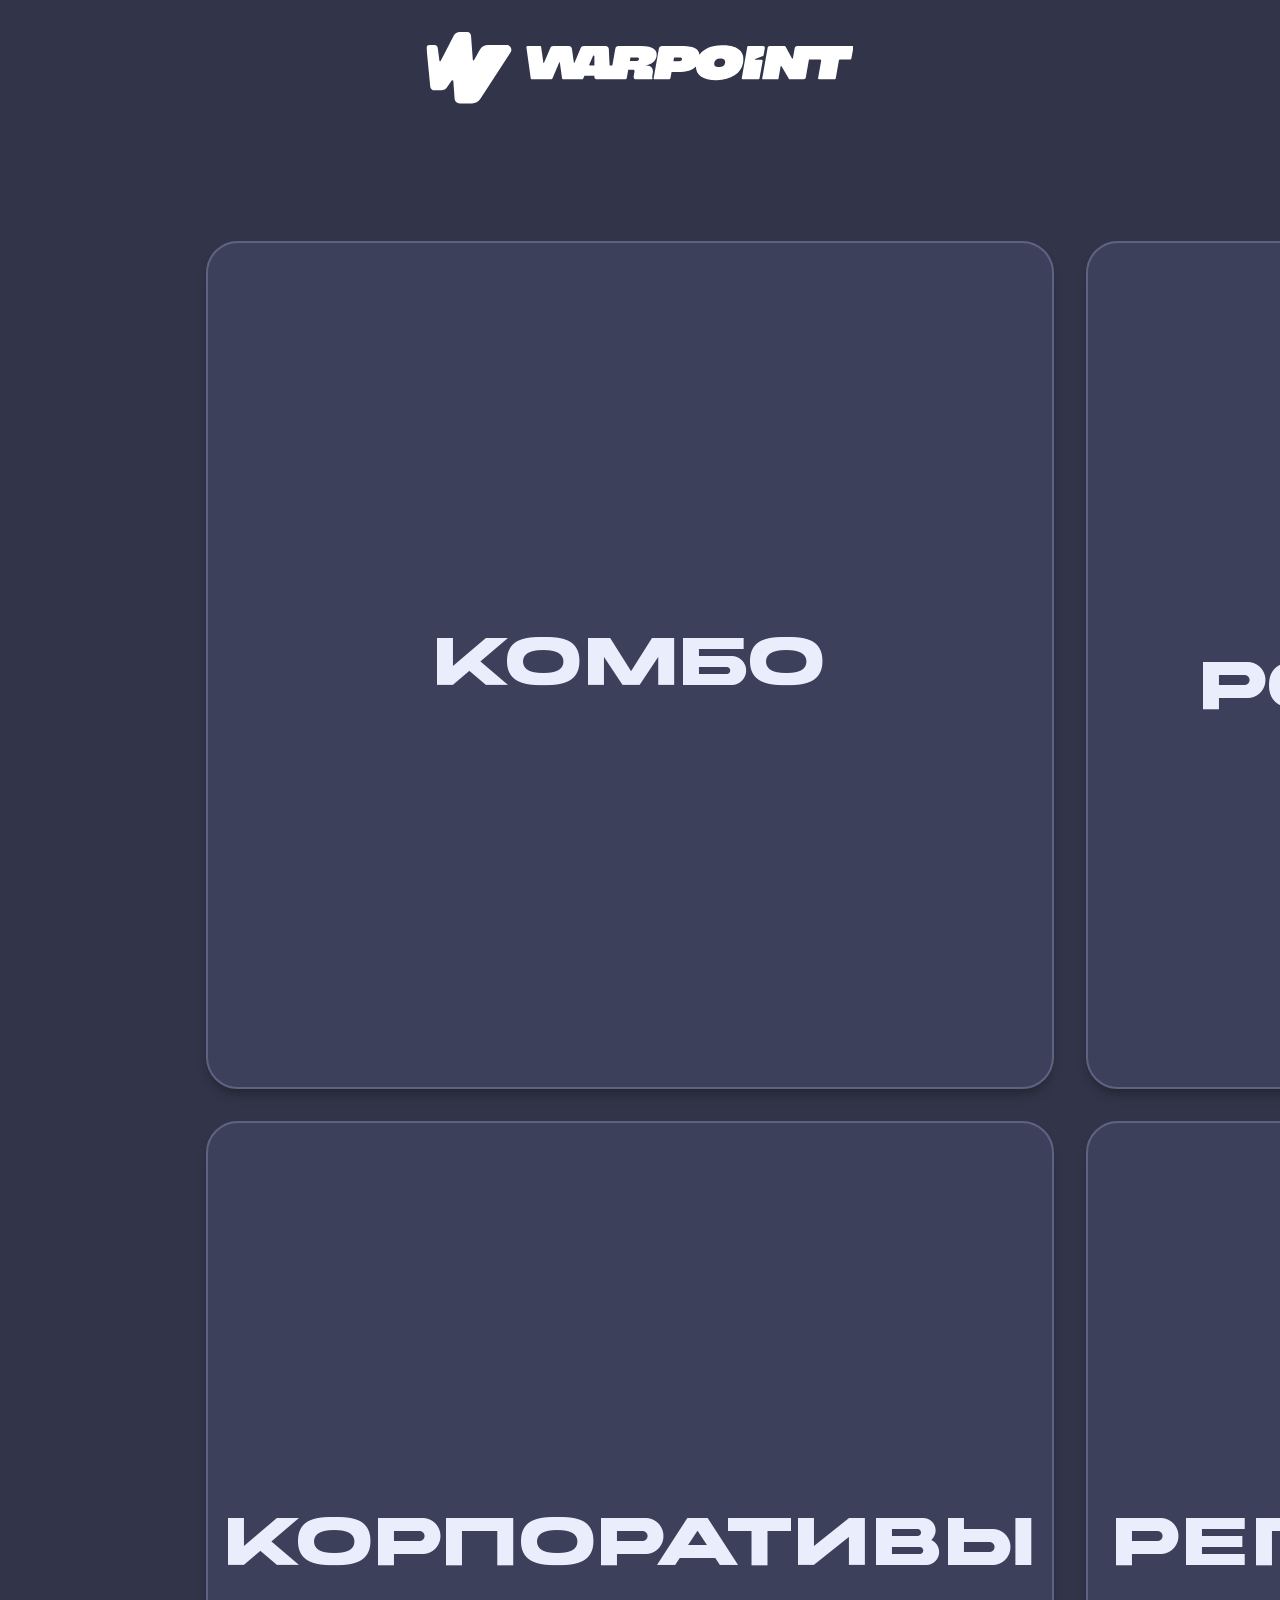
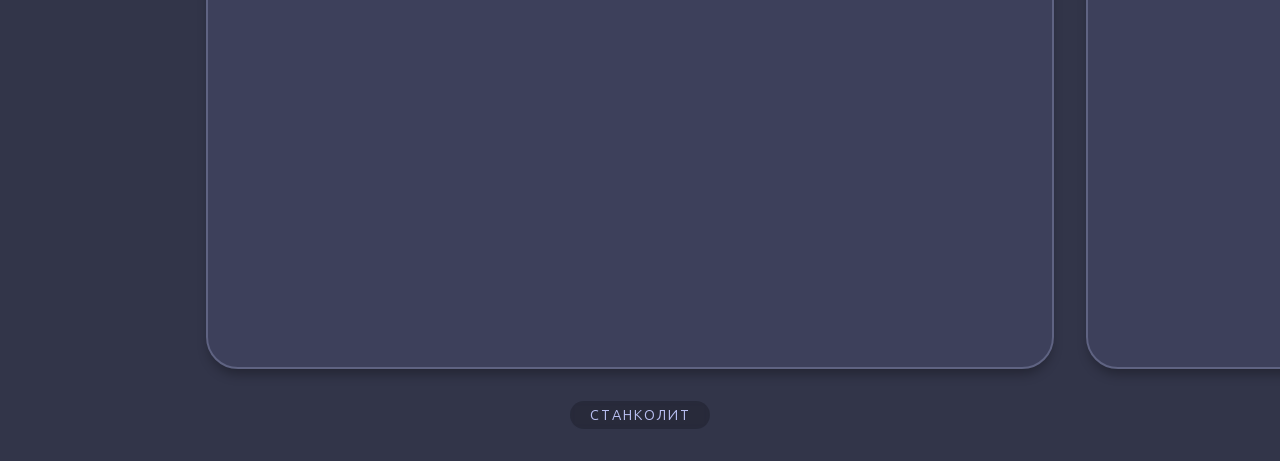
==== commit f5b2f821: "Update index.html" ====
--- a/index.html
+++ b/index.html
@@ -13,22 +13,20 @@
     
     <div class="app">
         <div class="logo-container">
-            <a href="index.html" class="logo-link" id="logoButton">
-                <div class="logo-svg-wrapper">
-                    <img class="logo-full" src="svgs/logofull.svg" alt="Full logo" draggable="false">
-                    <img class="logo-short" src="svgs/logoshort.svg" alt="Short logo" draggable="false">
-                </div>
-            </a>
+            <div class="logo-svg-wrapper">
+                <img class="logo-full" src="svgs/logofull.svg" alt="Full logo" draggable="false">
+                <img class="logo-short" src="svgs/logoshort.svg" alt="Short logo" draggable="false">
+            </div>
         </div>
 
-        <div class="home-content" id="homeContent">
+        <div class="home-content">
             <a href="combo.html" class="nav-card" data-url="combo.html">Комбо</a>
             <a href="birthdays.html" class="nav-card" data-url="birthdays.html">Дни рождения</a>
             <a href="corporate.html" class="nav-card" data-url="corporate.html">Корпоративы</a>
             <a href="registration.html" class="nav-card" data-url="registration.html">Регистрация</a>
         </div>
 
-        <div class="page-indicator" id="pageLabel">главная · широкий логотип</div>
+        <div class="page-indicator">Станколит</div>
     </div>
 
     <script>
@@ -37,35 +35,24 @@
             const overlay = document.getElementById('transitionOverlay');
             let isTransitioning = false;
 
-            // Функция анимированного перехода
-            function navigateWithTransition(url) {
+            function navigateToInner(url) {
                 if (isTransitioning) return;
                 isTransitioning = true;
                 
-                // Запускаем анимацию логотипа
                 body.classList.add('morphing');
-                
-                // Запускаем оверлей (слайд)
                 overlay.classList.add('active');
                 
-                // Ждём окончания анимации и переходим
                 setTimeout(() => {
                     window.location.href = url;
                 }, 400);
             }
 
-            // Обработчики для карточек
             document.querySelectorAll('.nav-card').forEach(card => {
                 card.addEventListener('click', (e) => {
                     e.preventDefault();
                     const url = card.getAttribute('data-url');
-                    navigateWithTransition(url);
+                    navigateToInner(url);
                 });
-            });
-
-            // Логотип на главной ничего не делает
-            document.getElementById('logoButton').addEventListener('click', (e) => {
-                e.preventDefault();
             });
         })();
     </script>
--- a/styles.css
+++ b/styles.css
@@ -23,8 +23,8 @@
 }
 
 :root {
-    /* РЕГУЛИРУЙ ЭТО ЗНАЧЕНИЕ — сколько процентов ОСТАВЛЯЕМ от полного логотипа */
-    /* Чем меньше число, тем больше обрезается. Для иконки 90px из полного 300px = 30% */
+    /* РЕГУЛИРУЙ ЭТО ЗНАЧЕНИЕ — сколько процентов ОСТАВЛЯЕМ ОТ ЛОГОФУЛА */
+    /* Если логошорт занимает 30% ширины логофула, ставь 30% */
     --logo-crop-remain: 30%;
 }
 
@@ -80,7 +80,7 @@
     position: relative;
 }
 
-/* общие стили для логотипов */
+/* ЛОГОТИПЫ */
 .logo-full, .logo-short {
     height: 8vh;
     min-height: 44px;
@@ -89,16 +89,18 @@
     background: transparent;
     border: none;
     outline: none;
-}
-
-/* HOME */
+    display: block;
+}
+
+/* HOME - логотип по центру */
 .home .logo-container {
     position: absolute;
     left: 50%;
     top: 2rem;
     transform: translateX(-50%);
-    width: fit-content;
-    overflow: hidden;
+    width: auto;
+    overflow: visible;
+    z-index: 10;
 }
 
 .home .logo-short {
@@ -109,30 +111,23 @@
     display: block;
 }
 
-/* INNER */
+/* INNER - логотип слева */
 .inner .logo-container {
     position: absolute;
     left: 2rem;
     top: 2rem;
-    transform: none;
-    width: fit-content;
-    overflow: hidden;
-}
-
-.inner .logo-full {
-    display: none;
+    width: auto;
+    overflow: visible;
+    z-index: 10;
 }
 
 .inner .logo-short {
     display: block;
     cursor: pointer;
-    height: 8vh;
-    min-height: 44px;
-}
-
-.logo-container {
-    transition: left 0.4s cubic-bezier(0.65, 0, 0.35, 1);
-    z-index: 10;
+}
+
+.inner .logo-full {
+    display: none;
 }
 
 .logo-link {
@@ -147,78 +142,80 @@
     align-items: center;
     justify-content: center;
     width: fit-content;
-}
-
-/* АНИМАЦИЯ ЛОГОТИПА */
+    position: relative;
+}
+
+/* АНИМАЦИЯ ПРИ ПЕРЕХОДЕ С ГЛАВНОЙ НА ВНУТРЕННЮЮ */
 body.morphing.home .logo-container {
-    animation: moveLeft 0.4s cubic-bezier(0.65, 0, 0.35, 1) forwards;
+    animation: slideLogoToLeft 0.4s cubic-bezier(0.65, 0, 0.35, 1) forwards;
 }
 
 body.morphing.home .logo-full {
-    display: block;
-    transform-origin: left center;
-    width: auto;
-    max-width: none;
+    animation: cropLogoToShort 0.4s cubic-bezier(0.65, 0, 0.35, 1) forwards;
 }
 
 body.morphing.home .logo-short {
     display: none;
 }
 
+/* АНИМАЦИЯ ПРИ ПЕРЕХОДЕ С ВНУТРЕННЕЙ НА ГЛАВНУЮ */
 body.morphing.inner .logo-container {
-    animation: moveRight 0.4s cubic-bezier(0.65, 0, 0.35, 1) forwards;
+    animation: slideLogoToCenter 0.4s cubic-bezier(0.65, 0, 0.35, 1) forwards;
 }
 
 body.morphing.inner .logo-short {
-    display: block;
-    animation: hideShort 0.4s cubic-bezier(0.65, 0, 0.35, 1) forwards;
+    animation: fadeOutShort 0.4s cubic-bezier(0.65, 0, 0.35, 1) forwards;
 }
 
 body.morphing.inner .logo-full {
     display: block;
-    transform-origin: left center;
-    animation: cropAndGrow 0.4s cubic-bezier(0.65, 0, 0.35, 1) forwards;
-}
-
-@keyframes moveLeft {
+    animation: growLogoToFull 0.4s cubic-bezier(0.65, 0, 0.35, 1) forwards;
+}
+
+/* КЛЮЧЕВЫЕ КАДРЫ */
+@keyframes slideLogoToLeft {
     0% {
         left: 50%;
         transform: translateX(-50%);
-        max-width: 100vw;
     }
     100% {
         left: 2rem;
         transform: translateX(0);
-        max-width: 90px;
-    }
-}
-
-@keyframes moveRight {
+    }
+}
+
+@keyframes cropLogoToShort {
+    0% {
+        clip-path: inset(0 0 0 0);
+    }
+    100% {
+        clip-path: inset(0 calc(100% - var(--logo-crop-remain)) 0 0);
+    }
+}
+
+@keyframes slideLogoToCenter {
     0% {
         left: 2rem;
         transform: translateX(0);
-        max-width: 90px;
-    }
-    100% {
-        left: 52.5%;
+    }
+    100% {
+        left: 50%;
         transform: translateX(-50%);
-        max-width: 100vw;
-    }
-}
-
-@keyframes hideShort {
-    0% { opacity: 1; }
-    20% { opacity: 0; }
-    100% { opacity: 0; }
-}
-
-@keyframes cropAndGrow {
-    0% {
+    }
+}
+
+@keyframes fadeOutShort {
+    0% {
+        opacity: 1;
+    }
+    100% {
         opacity: 0;
-        clip-path: inset(0 calc(100% - var(--logo-crop-remain)) 0 0);
-    }
-    20% {
-        opacity: 1;
+    }
+}
+
+@keyframes growLogoToFull {
+    0% {
+        opacity: 0;
         clip-path: inset(0 calc(100% - var(--logo-crop-remain)) 0 0);
     }
     100% {
@@ -243,7 +240,7 @@
     font-weight: normal;
 }
 
-/* Стили для карточек-навигации на главной - сетка 2x2 */
+/* КАРТОЧКИ НА ГЛАВНОЙ - СЕТКА 2x2 */
 .home-content {
     width: 100%;
     max-width: 900px;
@@ -288,7 +285,7 @@
     box-shadow: 0 8px 12px -3px rgba(0, 0, 0, 0.3);
 }
 
-/* контент для внутренних страниц */
+/* ВНУТРЕННИЕ СТРАНИЦЫ */
 .inner-content {
     width: 100%;
     max-width: 650px;
@@ -304,31 +301,22 @@
     text-shadow: 0 4px 0 #2a2c3b;
 }
 
+/* ДОПОЛНИТЕЛЬНО */
 img {
     background: transparent;
     border: none;
     outline: none;
 }
 
-.home .logo-full {
-    margin: 0 auto;
+.home .logo-link {
+    cursor: default;
 }
 
 .inner .logo-link {
     cursor: pointer;
 }
 
-.home .logo-link {
-    cursor: default;
-}
-
-img {
-    border: none !important;
-    outline: none !important;
-    box-shadow: none !important;
-}
-
-/* Адаптивность для мобильных */
+/* АДАПТИВНОСТЬ */
 @media (max-width: 600px) {
     .home-content {
         gap: 1rem;
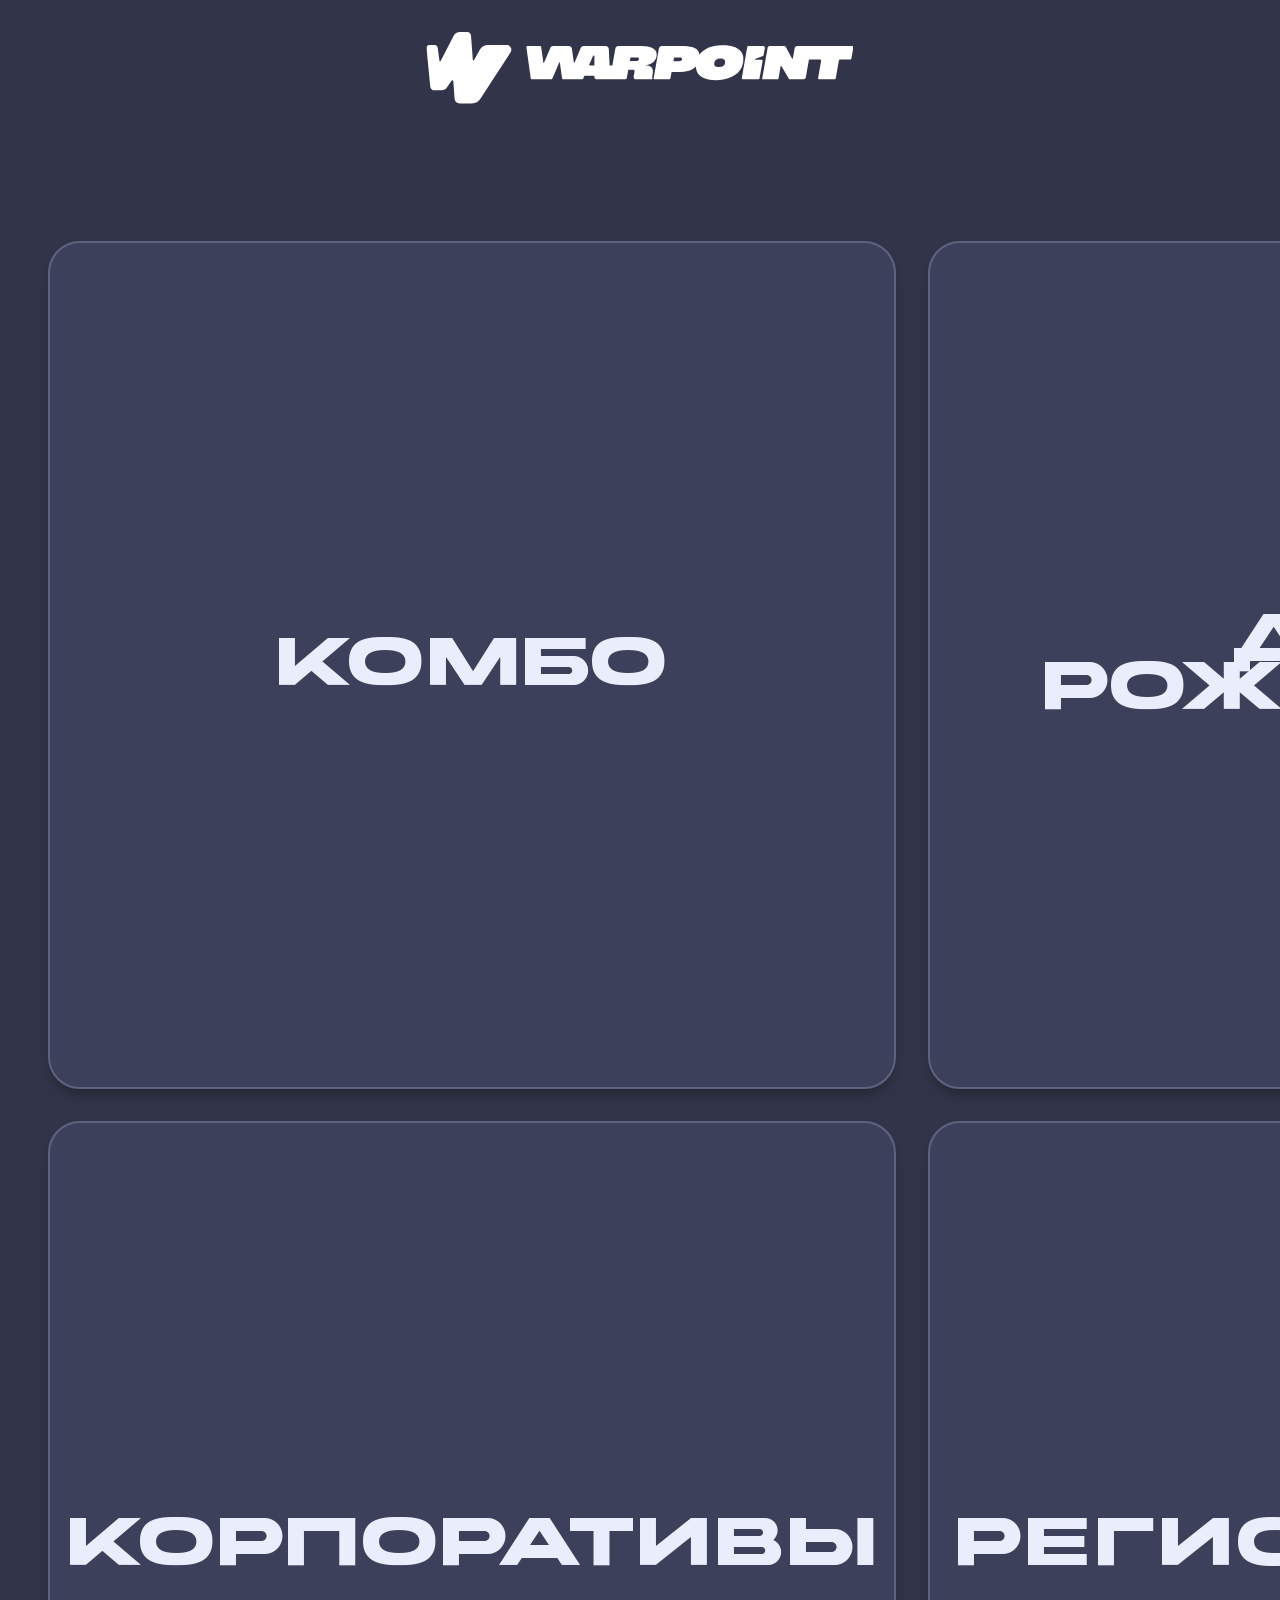
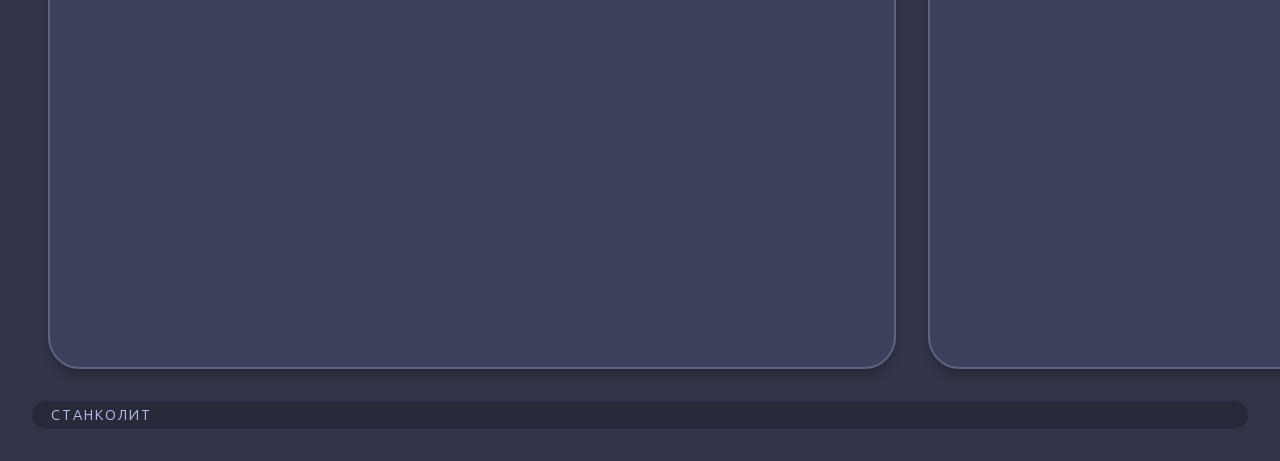
==== commit 8bf72eee: "Update index.html" ====
--- a/index.html
+++ b/index.html
@@ -7,10 +7,6 @@
     <link rel="stylesheet" href="styles.css">
 </head>
 <body class="home" id="main-page">
-    <div class="page-transition-container">
-        <div class="transition-overlay" id="transitionOverlay"></div>
-    </div>
-    
     <div class="app">
         <div class="logo-container">
             <div class="logo-svg-wrapper">
@@ -19,28 +15,32 @@
             </div>
         </div>
 
-        <div class="home-content">
-            <a href="combo.html" class="nav-card" data-url="combo.html">Комбо</a>
-            <a href="birthdays.html" class="nav-card" data-url="birthdays.html">Дни рождения</a>
-            <a href="corporate.html" class="nav-card" data-url="corporate.html">Корпоративы</a>
-            <a href="registration.html" class="nav-card" data-url="registration.html">Регистрация</a>
+        <div class="page-wrapper" id="pageWrapper">
+            <div class="home-content">
+                <a href="#" class="nav-card" data-url="combo.html">Комбо</a>
+                <a href="#" class="nav-card" data-url="birthdays.html">Дни рождения</a>
+                <a href="#" class="nav-card" data-url="corporate.html">Корпоративы</a>
+                <a href="#" class="nav-card" data-url="registration.html">Регистрация</a>
+            </div>
+            <div class="page-indicator">Станколит</div>
         </div>
-
-        <div class="page-indicator">Станколит</div>
     </div>
 
     <script>
         (function() {
             const body = document.getElementById('main-page');
-            const overlay = document.getElementById('transitionOverlay');
+            const pageWrapper = document.getElementById('pageWrapper');
             let isTransitioning = false;
 
             function navigateToInner(url) {
                 if (isTransitioning) return;
                 isTransitioning = true;
                 
+                // Анимация логотипа
                 body.classList.add('morphing');
-                overlay.classList.add('active');
+                
+                // Анимация страницы — уезжает влево
+                pageWrapper.classList.add('slide-out-left');
                 
                 setTimeout(() => {
                     window.location.href = url;
--- a/styles.css
+++ b/styles.css
@@ -23,9 +23,8 @@
 }
 
 :root {
-    /* РЕГУЛИРУЙ ЭТО ЗНАЧЕНИЕ — сколько процентов ОСТАВЛЯЕМ ОТ ЛОГОФУЛА */
-    /* Если логошорт занимает 30% ширины логофула, ставь 30% */
-    --logo-crop-remain: 30%;
+    /* СКОЛЬКО ПРОЦЕНТОВ ЛОГОФУЛА ОСТАВЛЯЕМ (ЭТО ШИРИНА ЛОГОШОРТ) */
+    --short-logo-width: 25%;
 }
 
 * {
@@ -40,34 +39,6 @@
     min-height: 100vh;
     color: #eaeefc;
     overflow-x: hidden;
-}
-
-/* КОНТЕЙНЕР ДЛЯ ПЕРЕХОДОВ */
-.page-transition-container {
-    position: fixed;
-    top: 0;
-    left: 0;
-    width: 100%;
-    height: 100%;
-    overflow: hidden;
-    z-index: 1000;
-    pointer-events: none;
-}
-
-.transition-overlay {
-    position: absolute;
-    top: 0;
-    left: 0;
-    width: 100%;
-    height: 100%;
-    background-color: #323549;
-    transform: translateX(100%);
-    will-change: transform;
-    transition: transform 0.4s cubic-bezier(0.65, 0, 0.35, 1);
-}
-
-.transition-overlay.active {
-    transform: translateX(0);
 }
 
 .app {
@@ -80,7 +51,23 @@
     position: relative;
 }
 
-/* ЛОГОТИПЫ */
+/* ЛОГОТИПЫ - строго друг на друге */
+.logo-container {
+    position: absolute;
+    top: 2rem;
+    z-index: 100;
+    width: auto;
+    overflow: visible;
+}
+
+.logo-svg-wrapper {
+    position: relative;
+    display: flex;
+    align-items: center;
+    justify-content: center;
+    width: fit-content;
+}
+
 .logo-full, .logo-short {
     height: 8vh;
     min-height: 44px;
@@ -92,88 +79,78 @@
     display: block;
 }
 
+/* logoshort находится ПОД logofull (одинаковое положение) */
+.logo-short {
+    position: absolute;
+    top: 0;
+    left: 0;
+    opacity: 0;
+    pointer-events: none;
+}
+
 /* HOME - логотип по центру */
 .home .logo-container {
-    position: absolute;
     left: 50%;
-    top: 2rem;
     transform: translateX(-50%);
-    width: auto;
-    overflow: visible;
-    z-index: 10;
+}
+
+.home .logo-full {
+    display: block;
 }
 
 .home .logo-short {
-    display: none;
-}
-
-.home .logo-full {
     display: block;
 }
 
 /* INNER - логотип слева */
 .inner .logo-container {
-    position: absolute;
     left: 2rem;
-    top: 2rem;
-    width: auto;
-    overflow: visible;
-    z-index: 10;
+    transform: none;
+}
+
+.inner .logo-full {
+    display: block;
 }
 
 .inner .logo-short {
     display: block;
+    pointer-events: auto;
     cursor: pointer;
 }
 
-.inner .logo-full {
-    display: none;
-}
-
-.logo-link {
-    display: inline-block;
-    text-decoration: none;
-    -webkit-tap-highlight-color: transparent;
-    cursor: pointer;
-}
-
-.logo-svg-wrapper {
-    display: flex;
-    align-items: center;
-    justify-content: center;
-    width: fit-content;
-    position: relative;
-}
-
-/* АНИМАЦИЯ ПРИ ПЕРЕХОДЕ С ГЛАВНОЙ НА ВНУТРЕННЮЮ */
+/* АНИМАЦИЯ ЛОГОТИПА */
+body.morphing .logo-container {
+    will-change: left, transform;
+}
+
+/* ГЛАВНАЯ → ВНУТРЕННЯЯ */
 body.morphing.home .logo-container {
-    animation: slideLogoToLeft 0.4s cubic-bezier(0.65, 0, 0.35, 1) forwards;
+    animation: slideToLeft 0.4s cubic-bezier(0.65, 0, 0.35, 1) forwards;
 }
 
 body.morphing.home .logo-full {
-    animation: cropLogoToShort 0.4s cubic-bezier(0.65, 0, 0.35, 1) forwards;
+    animation: cropToShort 0.4s cubic-bezier(0.65, 0, 0.35, 1) forwards;
 }
 
 body.morphing.home .logo-short {
-    display: none;
-}
-
-/* АНИМАЦИЯ ПРИ ПЕРЕХОДЕ С ВНУТРЕННЕЙ НА ГЛАВНУЮ */
+    animation: showShortAtEnd 0.4s step-end forwards;
+}
+
+/* ВНУТРЕННЯЯ → ГЛАВНАЯ */
 body.morphing.inner .logo-container {
-    animation: slideLogoToCenter 0.4s cubic-bezier(0.65, 0, 0.35, 1) forwards;
+    animation: slideToCenter 0.4s cubic-bezier(0.65, 0, 0.35, 1) forwards;
 }
 
 body.morphing.inner .logo-short {
-    animation: fadeOutShort 0.4s cubic-bezier(0.65, 0, 0.35, 1) forwards;
+    animation: hideShortAtStart 0.4s step-start forwards;
 }
 
 body.morphing.inner .logo-full {
-    display: block;
-    animation: growLogoToFull 0.4s cubic-bezier(0.65, 0, 0.35, 1) forwards;
+    animation: growFromShort 0.4s cubic-bezier(0.65, 0, 0.35, 1) forwards;
 }
 
 /* КЛЮЧЕВЫЕ КАДРЫ */
-@keyframes slideLogoToLeft {
+@keyframes slideToLeft {
     0% {
         left: 50%;
         transform: translateX(-50%);
@@ -184,44 +161,72 @@
     }
 }
 
-@keyframes cropLogoToShort {
+@keyframes cropToShort {
     0% {
         clip-path: inset(0 0 0 0);
     }
     100% {
-        clip-path: inset(0 calc(100% - var(--logo-crop-remain)) 0 0);
-    }
-}
-
-@keyframes slideLogoToCenter {
+        clip-path: inset(0 calc(100% - var(--short-logo-width)) 0 0);
+    }
+}
+
+@keyframes showShortAtEnd {
+    0% {
+        opacity: 0;
+    }
+    99% {
+        opacity: 0;
+    }
+    100% {
+        opacity: 1;
+    }
+}
+
+@keyframes slideToCenter {
     0% {
         left: 2rem;
         transform: translateX(0);
     }
     100% {
-        left: 50%;
+        left: 52.5%;
         transform: translateX(-50%);
     }
 }
 
-@keyframes fadeOutShort {
+@keyframes hideShortAtStart {
     0% {
         opacity: 1;
     }
-    100% {
+    1% {
         opacity: 0;
     }
-}
-
-@keyframes growLogoToFull {
-    0% {
+    100% {
         opacity: 0;
-        clip-path: inset(0 calc(100% - var(--logo-crop-remain)) 0 0);
-    }
-    100% {
-        opacity: 1;
+    }
+}
+
+@keyframes growFromShort {
+    0% {
+        clip-path: inset(0 calc(100% - var(--short-logo-width)) 0 0);
+    }
+    100% {
         clip-path: inset(0 0 0 0);
     }
+}
+
+/* АНИМАЦИЯ СТРАНИЦ — СЛАЙД */
+.page-wrapper {
+    position: relative;
+    width: 100%;
+    transition: transform 0.4s cubic-bezier(0.65, 0, 0.35, 1);
+}
+
+.page-wrapper.slide-out-left {
+    transform: translateX(-100%);
+}
+
+.page-wrapper.slide-in-right {
+    transform: translateX(0);
 }
 
 /* КОНТЕНТ */
@@ -238,9 +243,10 @@
     backdrop-filter: blur(2px);
     font-family: 'Ubuntu', sans-serif;
     font-weight: normal;
-}
-
-/* КАРТОЧКИ НА ГЛАВНОЙ - СЕТКА 2x2 */
+    z-index: 5;
+}
+
+/* КАРТОЧКИ НА ГЛАВНОЙ */
 .home-content {
     width: 100%;
     max-width: 900px;
@@ -249,6 +255,8 @@
     grid-template-columns: repeat(2, 1fr);
     gap: 2rem;
     padding: 0 1rem;
+    position: relative;
+    z-index: 5;
 }
 
 .nav-card {
@@ -291,6 +299,8 @@
     max-width: 650px;
     margin-top: 20vh;
     text-align: center;
+    position: relative;
+    z-index: 5;
 }
 
 .inner-content h2 {
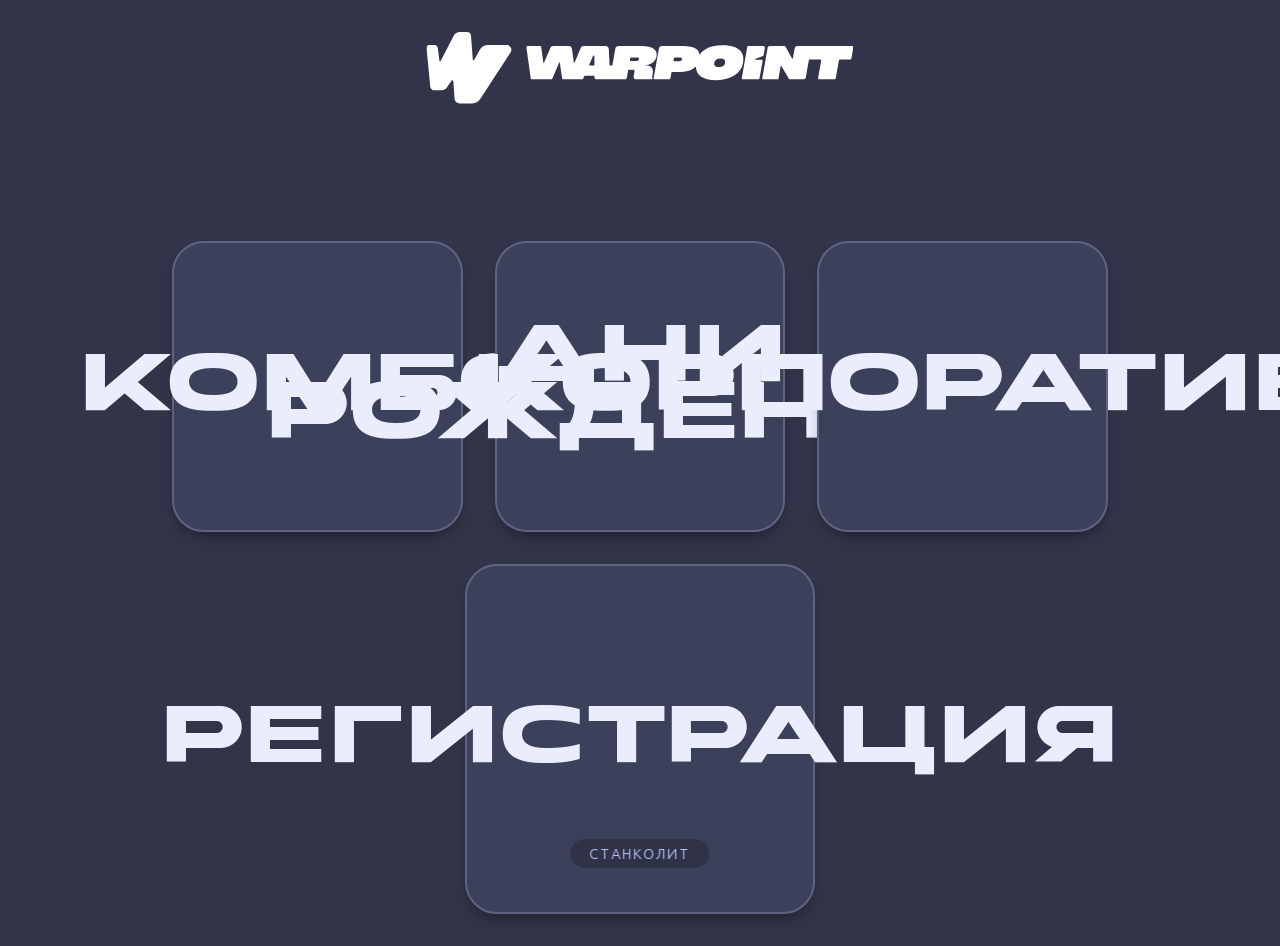
==== commit 6e138e4e: "Update index.html" ====
--- a/index.html
+++ b/index.html
@@ -3,7 +3,7 @@
 <head>
     <meta charset="UTF-8">
     <meta name="viewport" content="width=device-width, initial-scale=1.0, maximum-scale=1.0, user-scalable=no, viewport-fit=cover">
-    <title>WARPOINT HOME</title>
+    <title>WARPOINT · Станколит</title>
     <link rel="stylesheet" href="styles.css">
 </head>
 <body class="home" id="main-page">
@@ -22,9 +22,10 @@
                 <a href="#" class="nav-card" data-url="corporate.html">Корпоративы</a>
                 <a href="#" class="nav-card" data-url="registration.html">Регистрация</a>
             </div>
-            <div class="page-indicator">Станколит</div>
         </div>
     </div>
+    
+    <div class="page-indicator">Станколит</div>
 
     <script>
         (function() {
@@ -36,10 +37,7 @@
                 if (isTransitioning) return;
                 isTransitioning = true;
                 
-                // Анимация логотипа
                 body.classList.add('morphing');
-                
-                // Анимация страницы — уезжает влево
                 pageWrapper.classList.add('slide-out-left');
                 
                 setTimeout(() => {
--- a/styles.css
+++ b/styles.css
@@ -24,7 +24,7 @@
 
 :root {
     /* СКОЛЬКО ПРОЦЕНТОВ ЛОГОФУЛА ОСТАВЛЯЕМ (ЭТО ШИРИНА ЛОГОШОРТ) */
-    --short-logo-width: 25%;
+    --short-logo-width: 22%;
 }
 
 * {
@@ -51,7 +51,7 @@
     position: relative;
 }
 
-/* ЛОГОТИПЫ - строго друг на друге */
+/* ЛОГОТИПЫ */
 .logo-container {
     position: absolute;
     top: 2rem;
@@ -79,7 +79,6 @@
     display: block;
 }
 
-/* logoshort находится ПОД logofull (одинаковое положение) */
 .logo-short {
     position: absolute;
     top: 0;
@@ -102,18 +101,20 @@
     display: block;
 }
 
-/* INNER - логотип слева */
+/* INNER - логотип слева, только logoshort */
 .inner .logo-container {
     left: 2rem;
     transform: none;
 }
 
 .inner .logo-full {
-    display: block;
+    display: none !important;
 }
 
 .inner .logo-short {
     display: block;
+    position: relative;
+    opacity: 1;
     pointer-events: auto;
     cursor: pointer;
 }
@@ -146,6 +147,7 @@
 }
 
 body.morphing.inner .logo-full {
+    display: block !important;
     animation: growFromShort 0.4s cubic-bezier(0.65, 0, 0.35, 1) forwards;
 }
 
@@ -188,7 +190,7 @@
         transform: translateX(0);
     }
     100% {
-        left: 52.5%;
+        left: 50%;
         transform: translateX(-50%);
     }
 }
@@ -223,10 +225,6 @@
 
 .page-wrapper.slide-out-left {
     transform: translateX(-100%);
-}
-
-.page-wrapper.slide-in-right {
-    transform: translateX(0);
 }
 
 /* КОНТЕНТ */
@@ -238,32 +236,39 @@
     background: rgba(0,0,0,0.2);
     padding: 0.4rem 1.2rem;
     border-radius: 40px;
-    align-self: center;
-    margin-top: 2rem;
     backdrop-filter: blur(2px);
     font-family: 'Ubuntu', sans-serif;
     font-weight: normal;
-    z-index: 5;
-}
-
-/* КАРТОЧКИ НА ГЛАВНОЙ */
+    position: fixed;
+    bottom: 2rem;
+    left: 50%;
+    transform: translateX(-50%);
+    z-index: 50;
+    white-space: nowrap;
+}
+
+/* КАРТОЧКИ НА ГЛАВНОЙ — ПО ЦЕНТРУ, ШИРОКИЕ */
 .home-content {
     width: 100%;
-    max-width: 900px;
-    margin-top: 25vh;
-    display: grid;
-    grid-template-columns: repeat(2, 1fr);
+    max-width: 1000px;
+    margin: 25vh auto 0;
+    display: flex;
+    justify-content: center;
+    align-items: center;
     gap: 2rem;
-    padding: 0 1rem;
+    flex-wrap: wrap;
+    padding: 0 2rem;
     position: relative;
     z-index: 5;
 }
 
 .nav-card {
+    flex: 1;
+    min-width: 280px;
+    max-width: 350px;
     aspect-ratio: 1 / 1;
-    width: 100%;
     background: #3d405b;
-    padding: 1rem;
+    padding: 1.5rem;
     border-radius: 32px;
     border: 2px solid #5f6382;
     box-shadow: 0 8px 12px -3px rgba(0, 0, 0, 0.3);
@@ -271,7 +276,7 @@
     text-decoration: none;
     color: #eaeefc;
     font-family: 'Onder', cursive;
-    font-size: 2.5rem;
+    font-size: 3rem;
     font-weight: normal;
     letter-spacing: 0.02em;
     display: flex;
@@ -327,14 +332,34 @@
 }
 
 /* АДАПТИВНОСТЬ */
+@media (max-width: 768px) {
+    .home-content {
+        gap: 1.5rem;
+        padding: 0 1rem;
+    }
+    
+    .nav-card {
+        min-width: 220px;
+        font-size: 2.2rem;
+        padding: 1rem;
+    }
+}
+
 @media (max-width: 600px) {
     .home-content {
         gap: 1rem;
     }
     
     .nav-card {
-        font-size: 2rem;
+        min-width: 180px;
+        font-size: 1.8rem;
         border-radius: 24px;
+    }
+    
+    .page-indicator {
+        font-size: 0.75rem;
+        bottom: 1rem;
+        padding: 0.3rem 1rem;
     }
 }
 
@@ -347,9 +372,9 @@
     }
     .home-content {
         margin-top: 15vh;
-        gap: 1rem;
     }
     .nav-card {
+        min-width: 200px;
         font-size: 2rem;
     }
 }
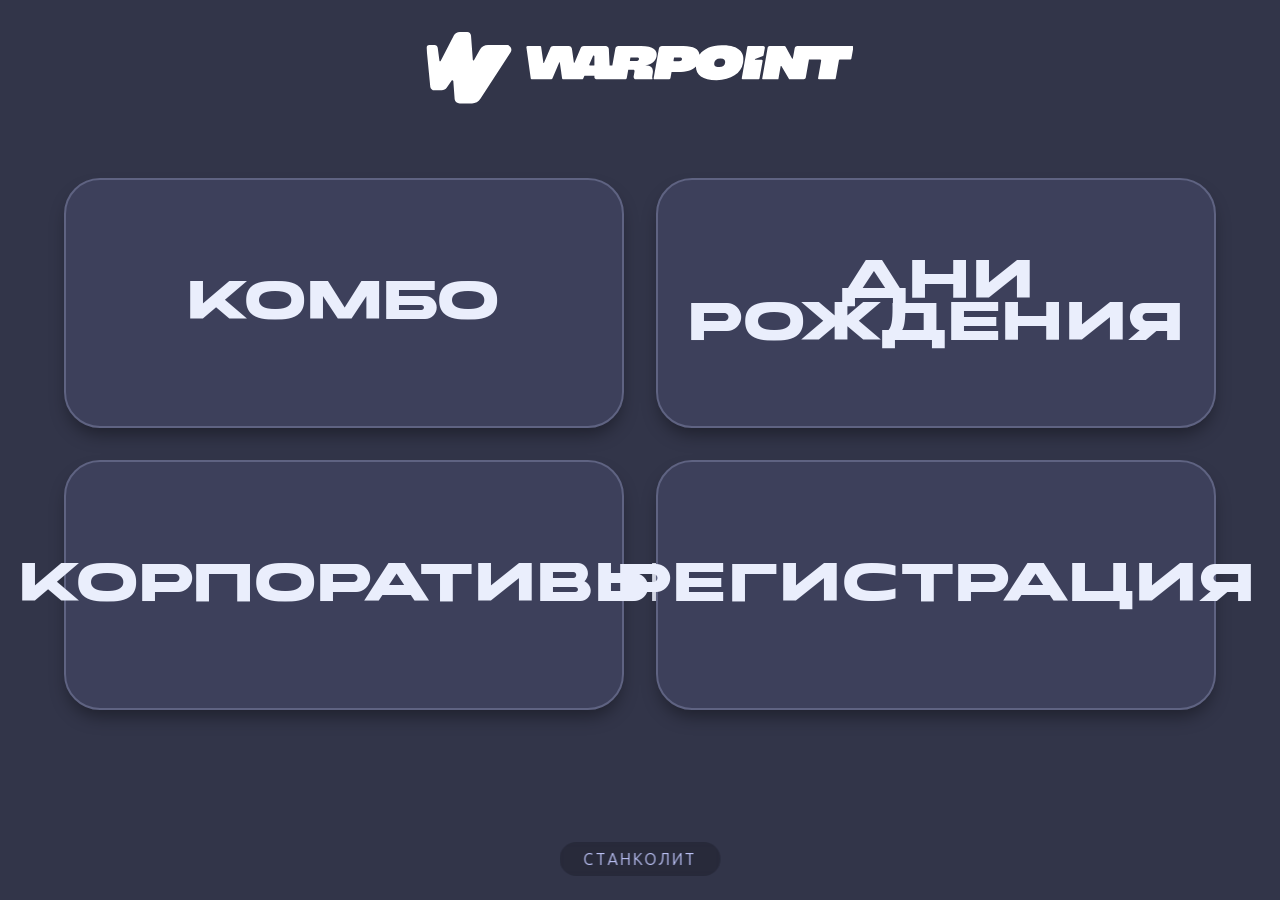
==== commit 02ffc5c9: "Update index.html" ====
--- a/index.html
+++ b/index.html
@@ -16,7 +16,7 @@
         </div>
 
         <div class="page-wrapper" id="pageWrapper">
-            <div class="home-content">
+            <div class="home-content" id="homeContent">
                 <a href="#" class="nav-card" data-url="combo.html">Комбо</a>
                 <a href="#" class="nav-card" data-url="birthdays.html">Дни рождения</a>
                 <a href="#" class="nav-card" data-url="corporate.html">Корпоративы</a>
@@ -25,13 +25,41 @@
         </div>
     </div>
     
-    <div class="page-indicator">Станколит</div>
+    <div class="page-indicator" id="pageIndicator">Станколит</div>
 
     <script>
         (function() {
             const body = document.getElementById('main-page');
             const pageWrapper = document.getElementById('pageWrapper');
+            const pageIndicator = document.getElementById('pageIndicator');
             let isTransitioning = false;
+
+            // Анимация появления элементов
+            function animateEntrance() {
+                const cards = document.querySelectorAll('.nav-card');
+                const indicator = document.getElementById('pageIndicator');
+                
+                // Сбрасываем классы
+                cards.forEach(card => {
+                    card.classList.remove('animate-item');
+                });
+                if (indicator) indicator.classList.remove('visible');
+                
+                // Форсируем reflow
+                void document.body.offsetHeight;
+                
+                // Анимируем карточки с задержкой
+                cards.forEach((card, index) => {
+                    setTimeout(() => {
+                        card.classList.add('animate-item');
+                    }, index * 80);
+                });
+                
+                // Анимируем индикатор
+                setTimeout(() => {
+                    if (indicator) indicator.classList.add('visible');
+                }, cards.length * 80 + 50);
+            }
 
             function navigateToInner(url) {
                 if (isTransitioning) return;
@@ -52,6 +80,9 @@
                     navigateToInner(url);
                 });
             });
+            
+            // Запускаем анимацию при загрузке
+            animateEntrance();
         })();
     </script>
 </body>
--- a/styles.css
+++ b/styles.css
@@ -190,7 +190,7 @@
         transform: translateX(0);
     }
     100% {
-        left: 50%;
+        left: 52.4%;
         transform: translateX(-50%);
     }
 }
@@ -225,58 +225,104 @@
 
 .page-wrapper.slide-out-left {
     transform: translateX(-100%);
+}
+
+/* ========== АНИМАЦИЯ ПОЯВЛЕНИЯ ЭЛЕМЕНТОВ ========== */
+.animate-item {
+    opacity: 0;
+    transform: translateX(-30px);
+    animation: slideInFromLeft 0.3s cubic-bezier(0.2, 0.9, 0.4, 1.1) forwards;
+}
+
+@keyframes slideInFromLeft {
+    0% {
+        opacity: 0;
+        transform: translateX(-30px);
+    }
+    100% {
+        opacity: 1;
+        transform: translateX(0);
+    }
+}
+
+/* Задержки для карточек на главной */
+.nav-card {
+    opacity: 0;
+    transform: translateX(-30px);
+}
+
+.nav-card.animate-item {
+    animation: slideInFromLeft 0.3s cubic-bezier(0.2, 0.9, 0.4, 1.1) forwards;
+}
+
+/* Задержки для заголовка на внутренних страницах */
+.inner-content h2 {
+    opacity: 0;
+    transform: translateX(-30px);
+}
+
+.inner-content h2.animate-item {
+    animation: slideInFromLeft 0.3s cubic-bezier(0.2, 0.9, 0.4, 1.1) forwards;
 }
 
 /* КОНТЕНТ */
 .page-indicator {
     color: #b9bff2;
-    font-size: 0.9rem;
+    font-size: 1rem;
     text-transform: uppercase;
     letter-spacing: 2px;
     background: rgba(0,0,0,0.2);
-    padding: 0.4rem 1.2rem;
+    padding: 0.5rem 1.5rem;
     border-radius: 40px;
     backdrop-filter: blur(2px);
     font-family: 'Ubuntu', sans-serif;
     font-weight: normal;
     position: fixed;
-    bottom: 2rem;
+    bottom: 1.5rem;
     left: 50%;
     transform: translateX(-50%);
     z-index: 50;
     white-space: nowrap;
-}
-
-/* КАРТОЧКИ НА ГЛАВНОЙ — ПО ЦЕНТРУ, ШИРОКИЕ */
+    opacity: 0;
+    transform: translateX(-50%) translateY(20px);
+    transition: opacity 0.3s ease, transform 0.3s ease;
+}
+
+.page-indicator.visible {
+    opacity: 1;
+    transform: translateX(-50%) translateY(0);
+}
+
+/* КАРТОЧКИ НА ГЛАВНОЙ — УМЕНЬШЕННЫЕ */
 .home-content {
     width: 100%;
-    max-width: 1000px;
-    margin: 25vh auto 0;
-    display: flex;
-    justify-content: center;
+    max-width: 1600px;
+    margin: 18vh auto 0;
+    display: grid;
+    grid-template-columns: repeat(2, 1fr);
+    column-gap: 2.5rem;
+    row-gap: 2.5rem;
+    padding: 0 2rem;
+    position: relative;
+    z-index: 5;
+    justify-items: center;
     align-items: center;
-    gap: 2rem;
-    flex-wrap: wrap;
-    padding: 0 2rem;
-    position: relative;
-    z-index: 5;
 }
 
 .nav-card {
-    flex: 1;
-    min-width: 280px;
-    max-width: 350px;
-    aspect-ratio: 1 / 1;
+    width: 100%;
+    min-width: 320px;
+    height: 280px;
     background: #3d405b;
     padding: 1.5rem;
-    border-radius: 32px;
+    border-radius: 40px;
     border: 2px solid #5f6382;
-    box-shadow: 0 8px 12px -3px rgba(0, 0, 0, 0.3);
+    box-shadow: 0 10px 18px -4px rgba(0, 0, 0, 0.4);
     text-align: center;
     text-decoration: none;
     color: #eaeefc;
     font-family: 'Onder', cursive;
-    font-size: 3rem;
+    font-size: 2.2rem;
     font-weight: normal;
     letter-spacing: 0.02em;
     display: flex;
@@ -285,17 +331,17 @@
     transition: transform 0.15s ease, box-shadow 0.15s ease;
     cursor: pointer;
     -webkit-tap-highlight-color: transparent;
-    line-height: 1.2;
+    line-height: 1.3;
 }
 
 .nav-card:hover {
-    transform: translateY(-2px);
-    box-shadow: 0 12px 16px -4px rgba(0, 0, 0, 0.4);
+    transform: translateY(-3px);
+    box-shadow: 0 16px 24px -6px rgba(0, 0, 0, 0.5);
 }
 
 .nav-card:active {
     transform: translateY(0);
-    box-shadow: 0 8px 12px -3px rgba(0, 0, 0, 0.3);
+    box-shadow: 0 10px 18px -4px rgba(0, 0, 0, 0.4);
 }
 
 /* ВНУТРЕННИЕ СТРАНИЦЫ */
@@ -332,49 +378,49 @@
 }
 
 /* АДАПТИВНОСТЬ */
-@media (max-width: 768px) {
+@media (max-width: 1400px) {
     .home-content {
-        gap: 1.5rem;
-        padding: 0 1rem;
+        max-width: 1300px;
+        column-gap: 2rem;
+        row-gap: 2rem;
     }
     
     .nav-card {
-        min-width: 220px;
-        font-size: 2.2rem;
-        padding: 1rem;
-    }
-}
-
-@media (max-width: 600px) {
+        min-width: 280px;
+        height: 250px;
+        font-size: 2rem;
+        border-radius: 36px;
+    }
+}
+
+@media (max-width: 1100px) {
     .home-content {
-        gap: 1rem;
+        max-width: 1000px;
+        column-gap: 1.8rem;
+        row-gap: 1.8rem;
     }
     
     .nav-card {
-        min-width: 180px;
+        min-width: 260px;
+        height: 230px;
         font-size: 1.8rem;
-        border-radius: 24px;
+        border-radius: 32px;
+        padding: 1.2rem;
+    }
+}
+
+@media (max-width: 900px) {
+    .home-content {
+        max-width: 800px;
+        column-gap: 1.5rem;
+        row-gap: 1.5rem;
     }
     
-    .page-indicator {
-        font-size: 0.75rem;
-        bottom: 1rem;
-        padding: 0.3rem 1rem;
-    }
-}
-
-@media (orientation: landscape) and (max-height: 600px) {
-    .home .logo-container {
-        top: 1rem;
-    }
-    .inner .logo-container {
-        top: 1rem;
-    }
-    .home-content {
-        margin-top: 15vh;
-    }
     .nav-card {
-        min-width: 200px;
-        font-size: 2rem;
-    }
-}
+        min-width: 240px;
+        height: 210px;
+        font-size: 1.6rem;
+        border-radius: 28px;
+        padding: 1rem;
+    }
+}
